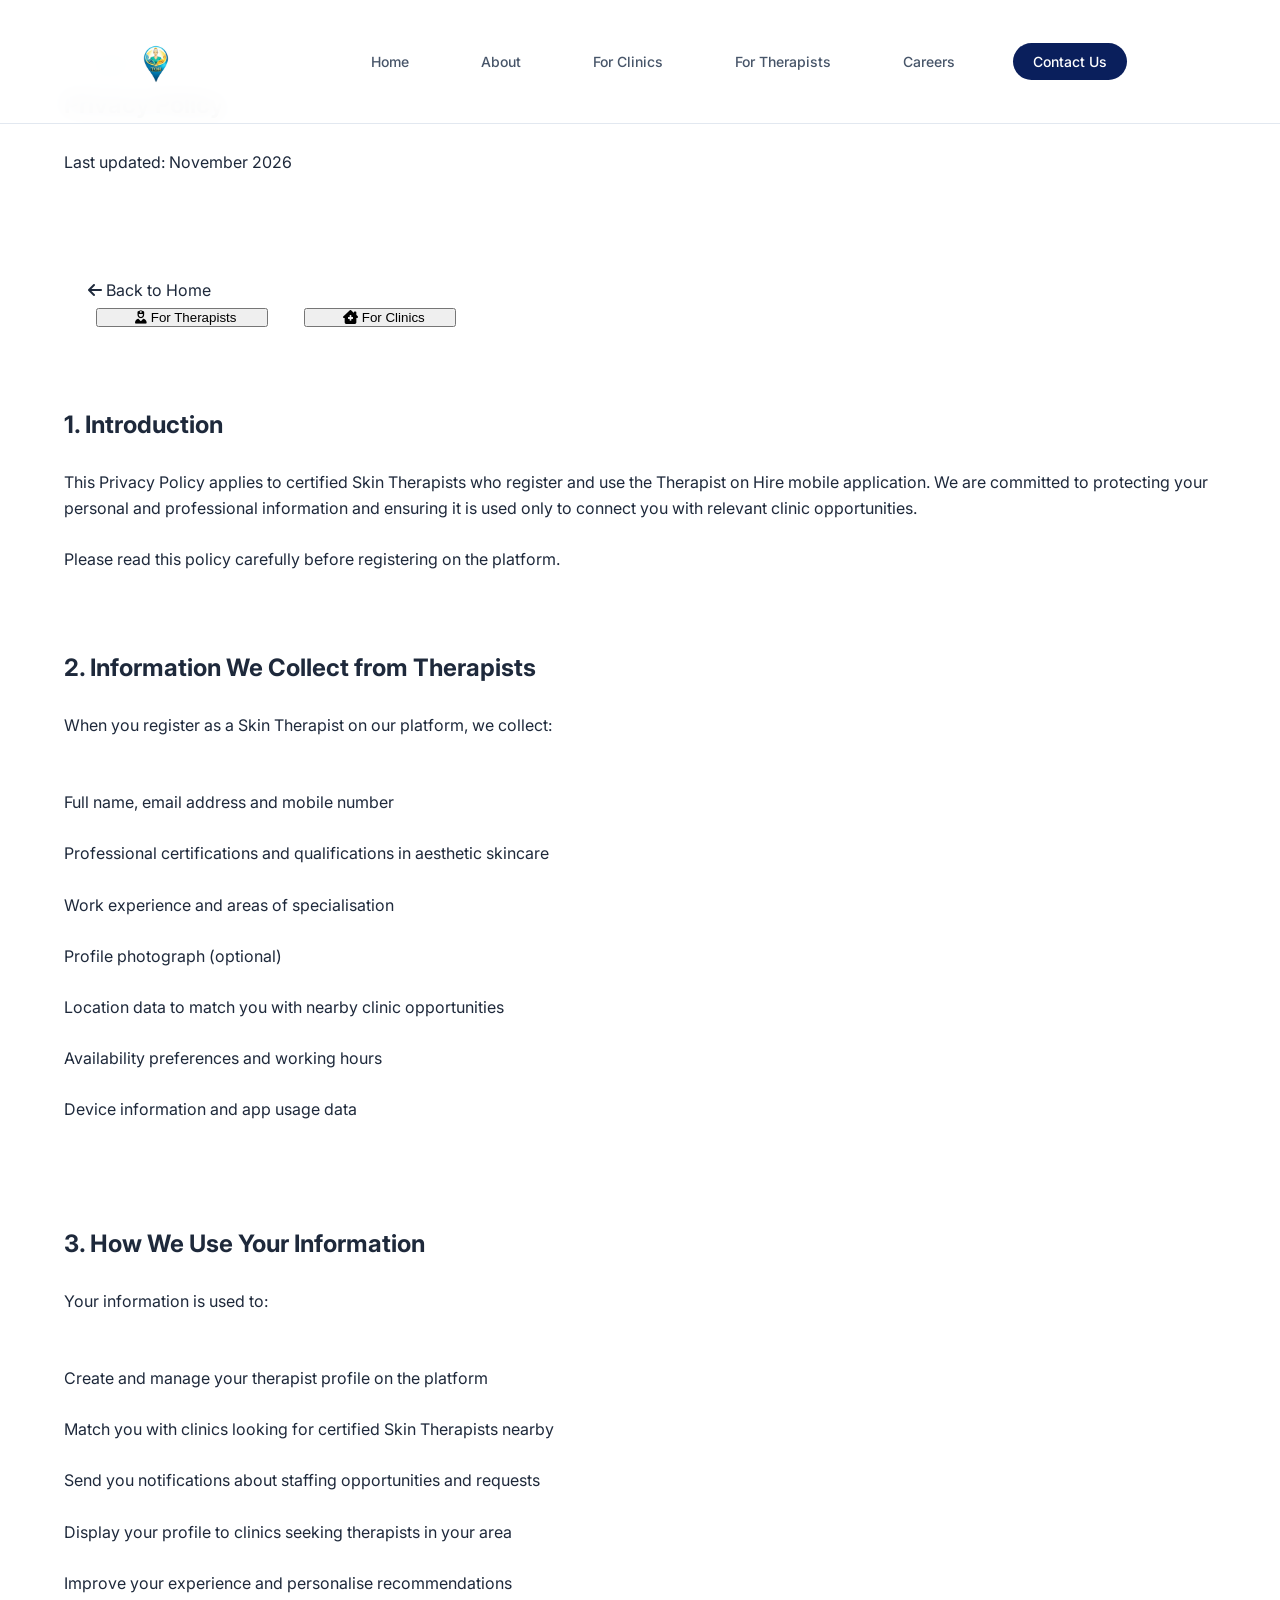
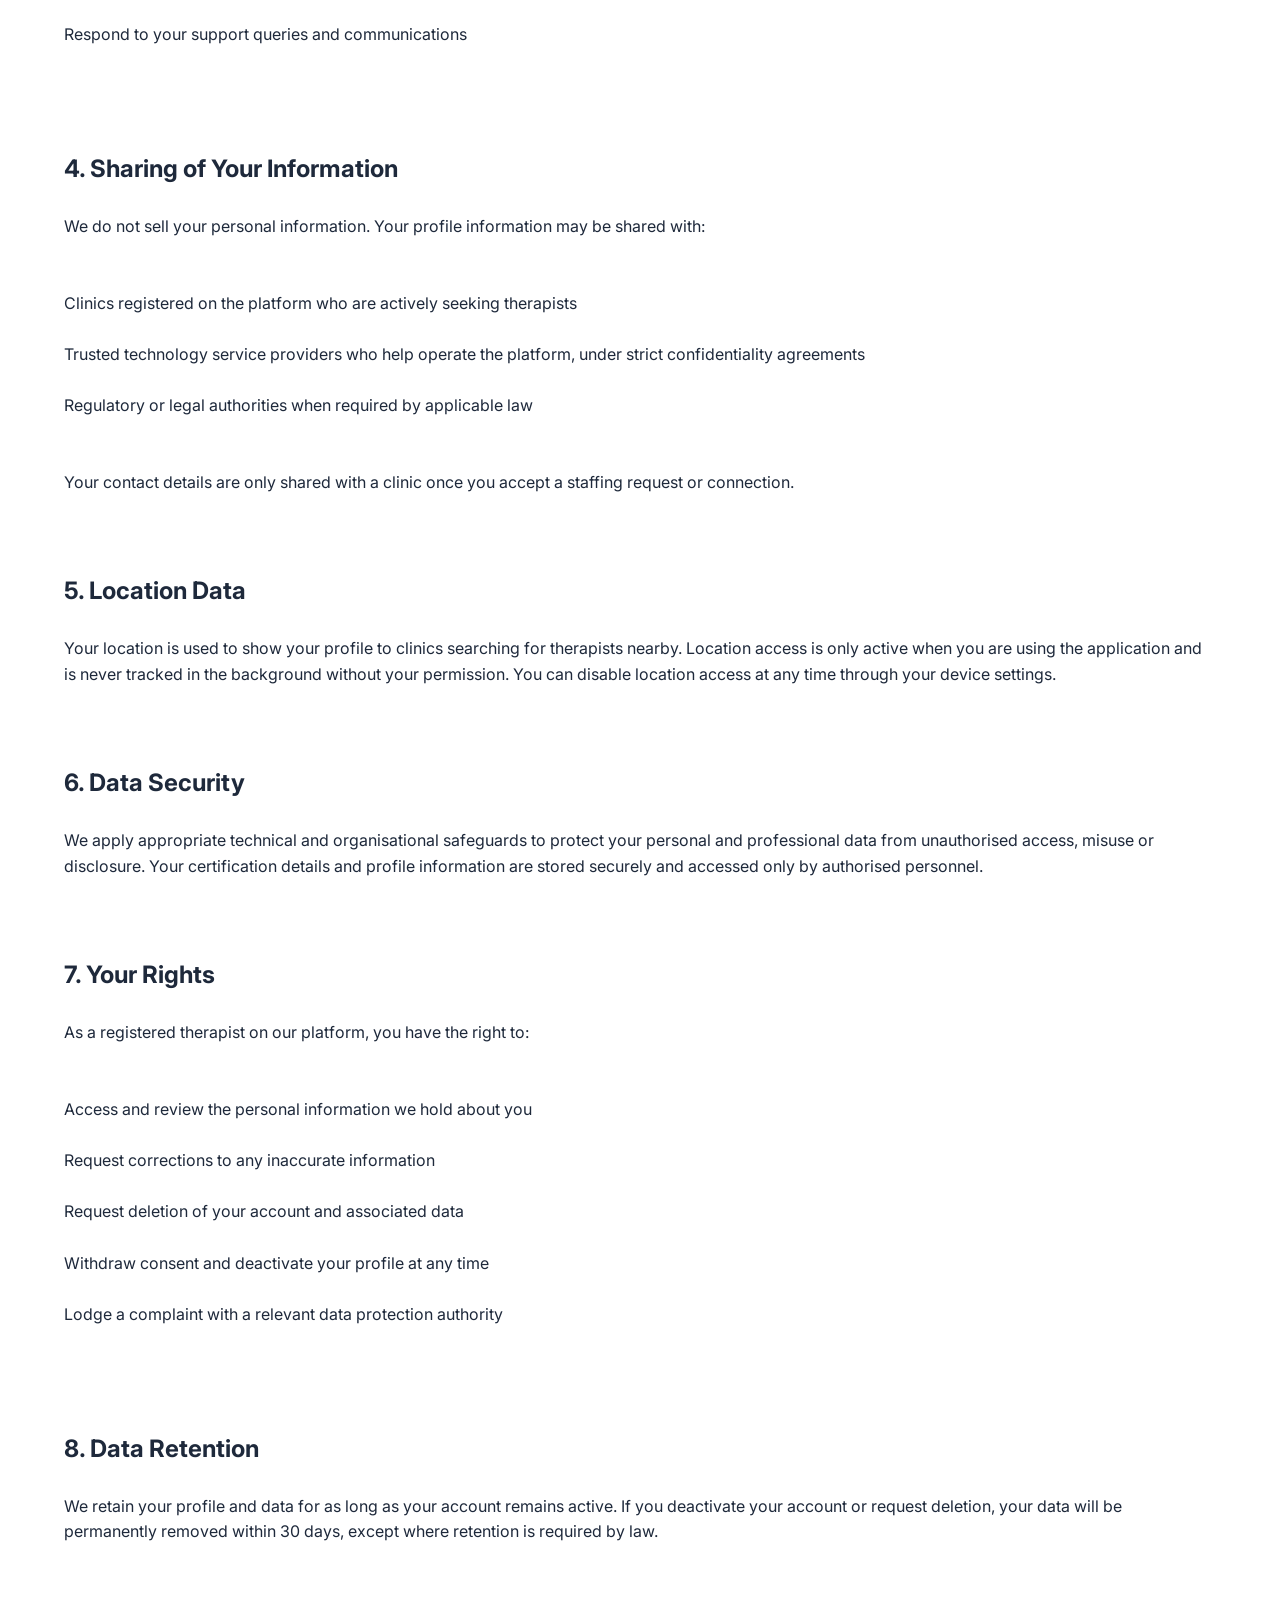
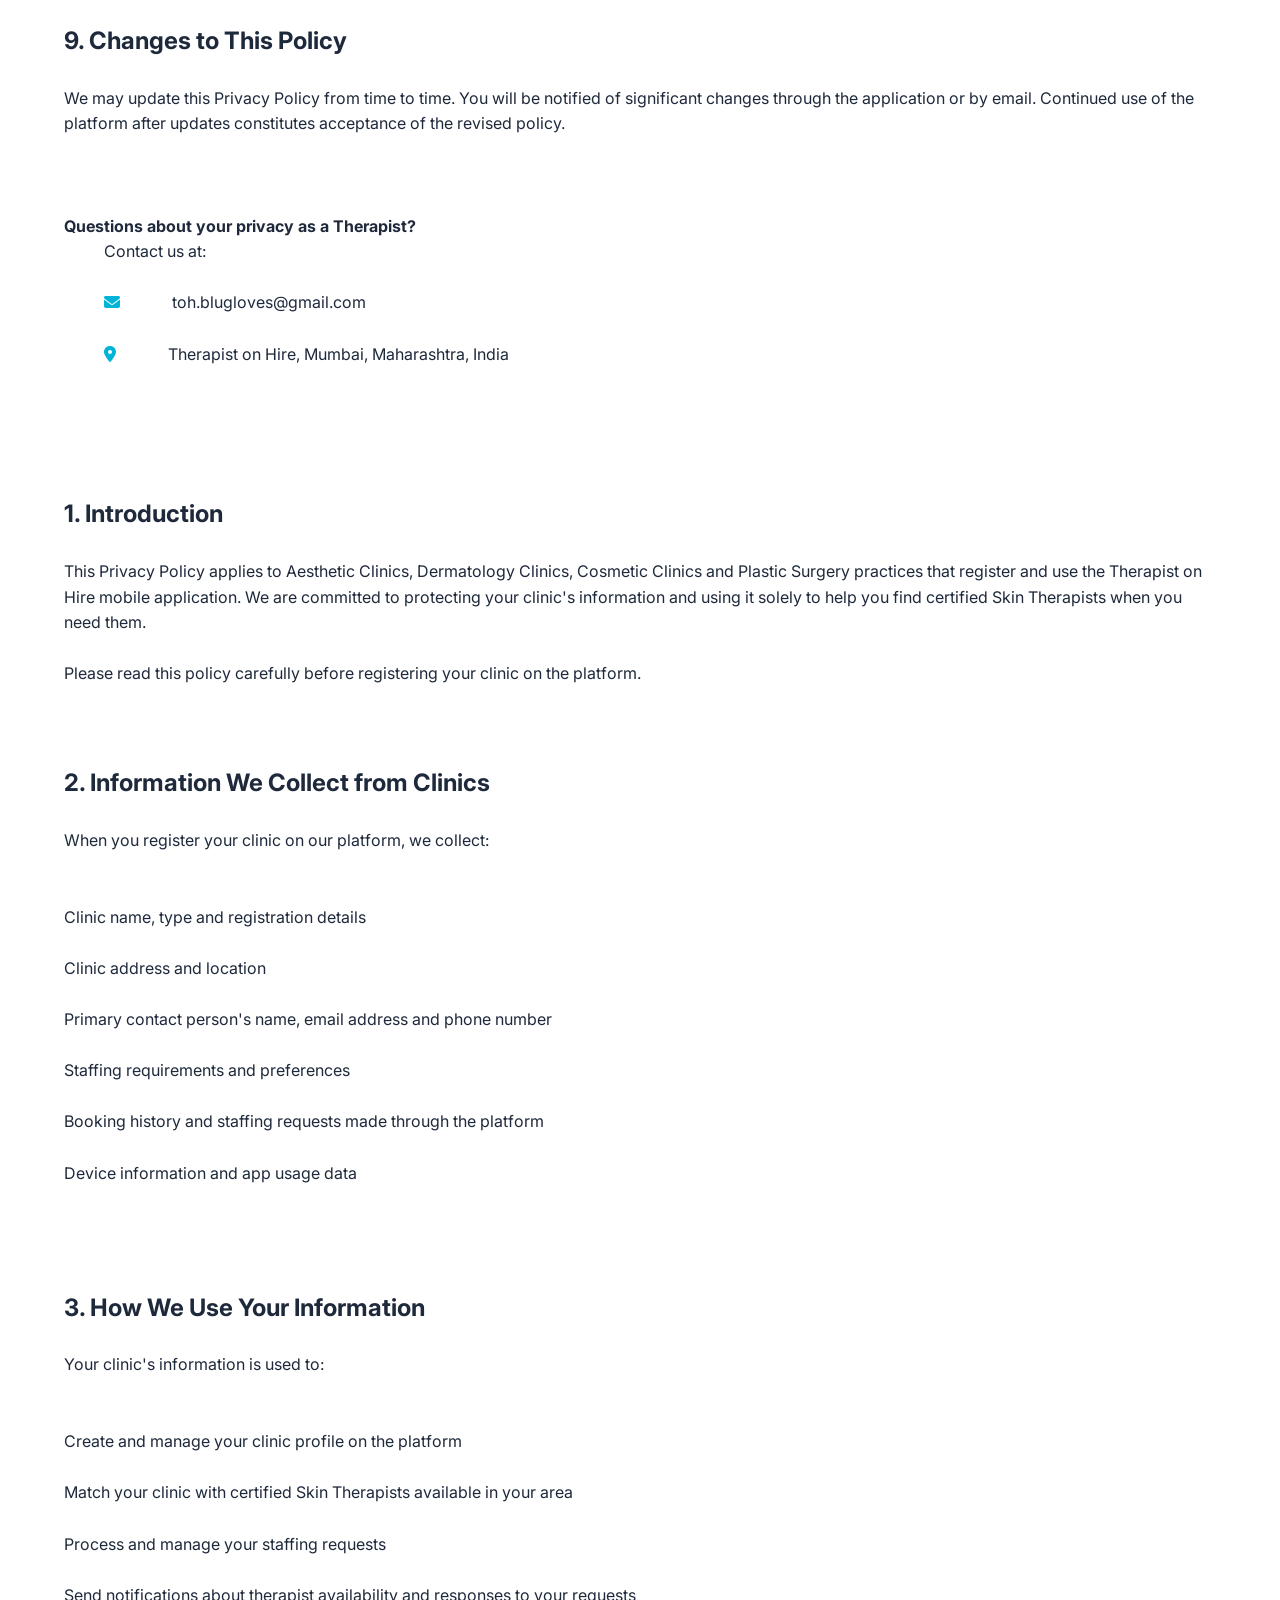
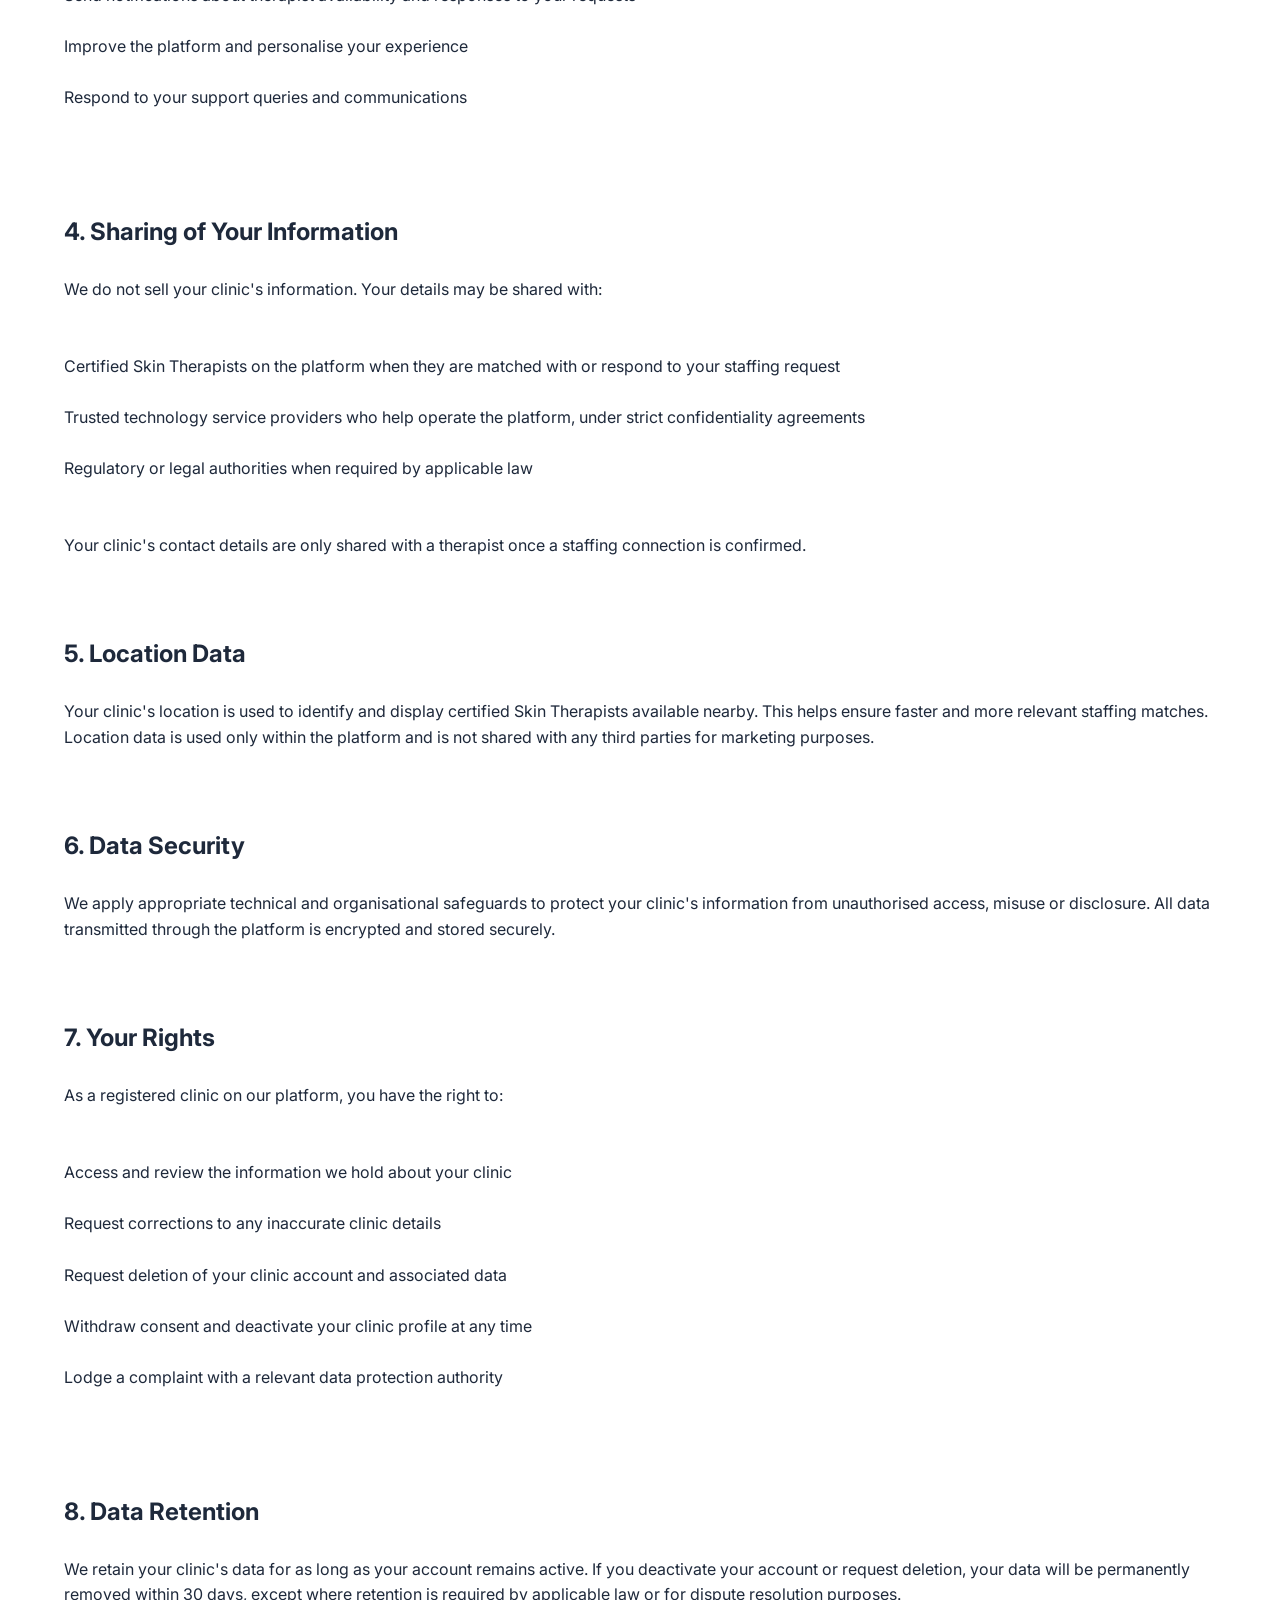
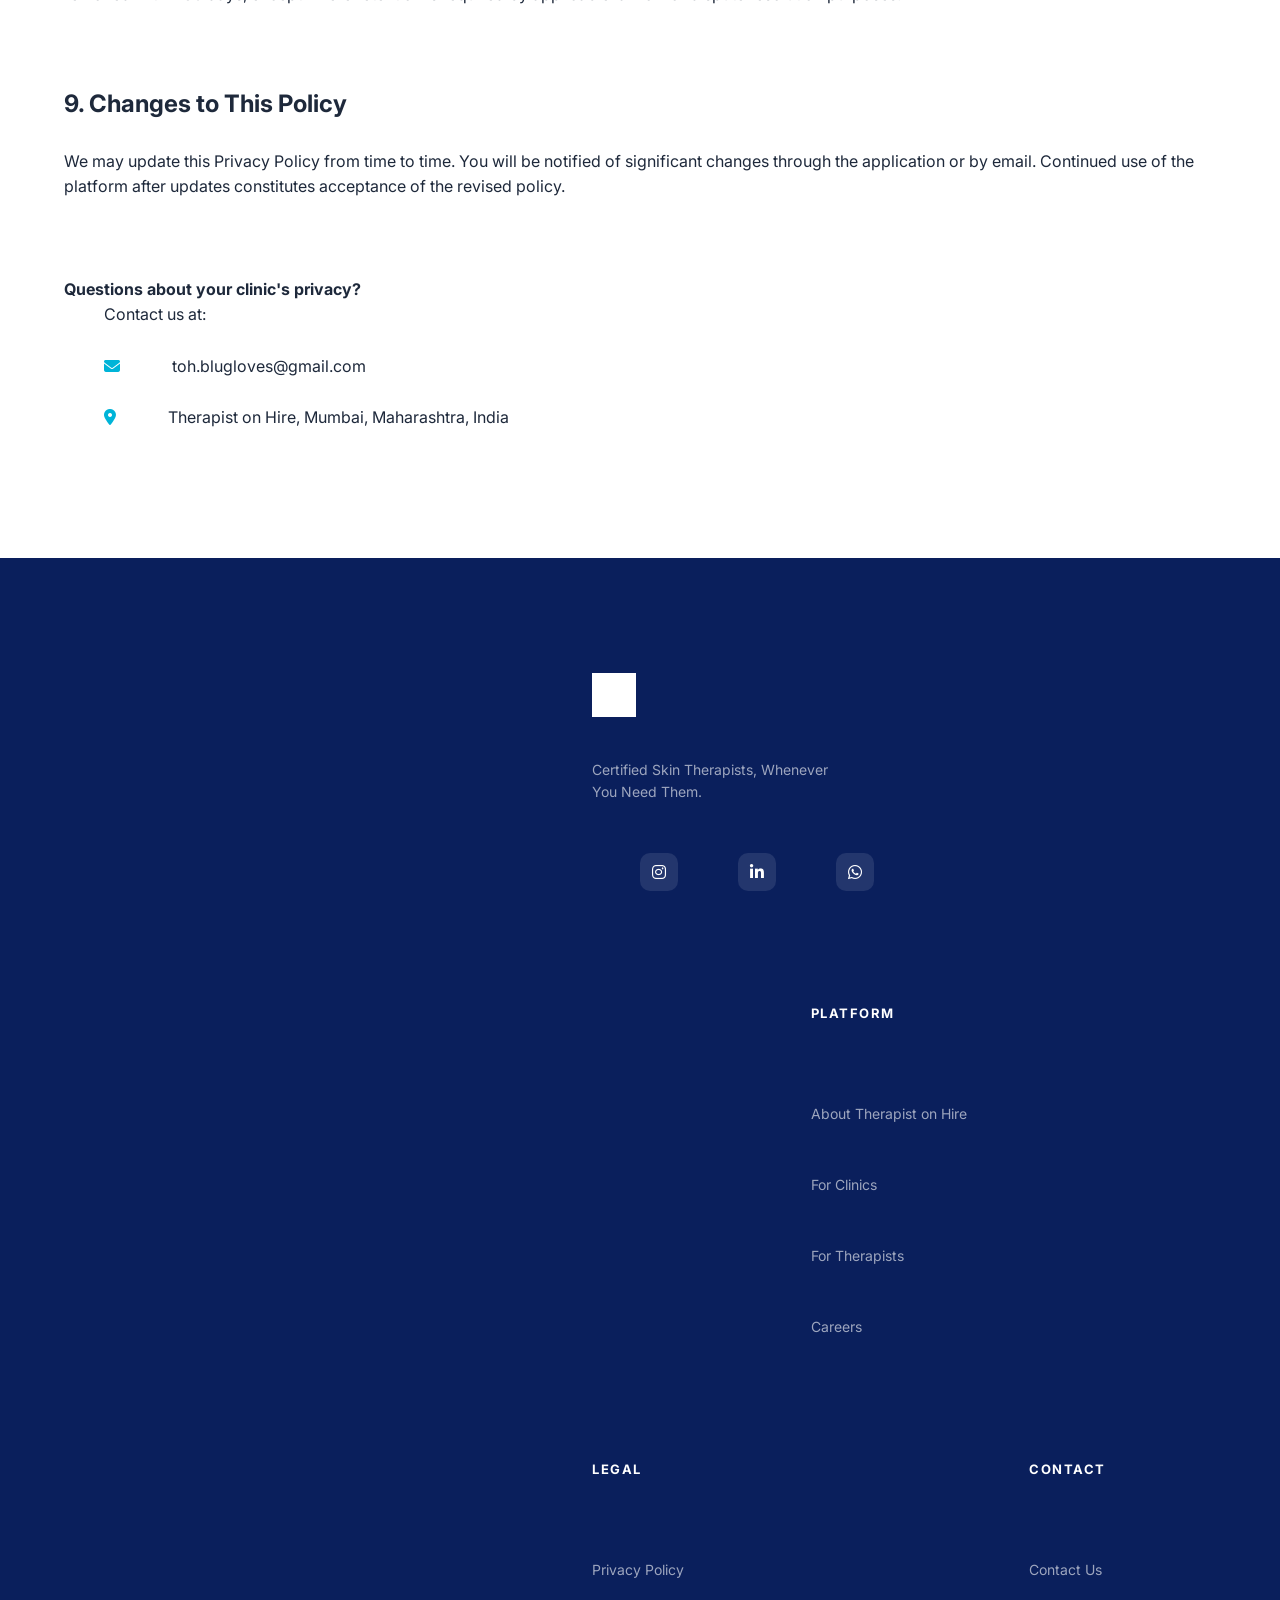
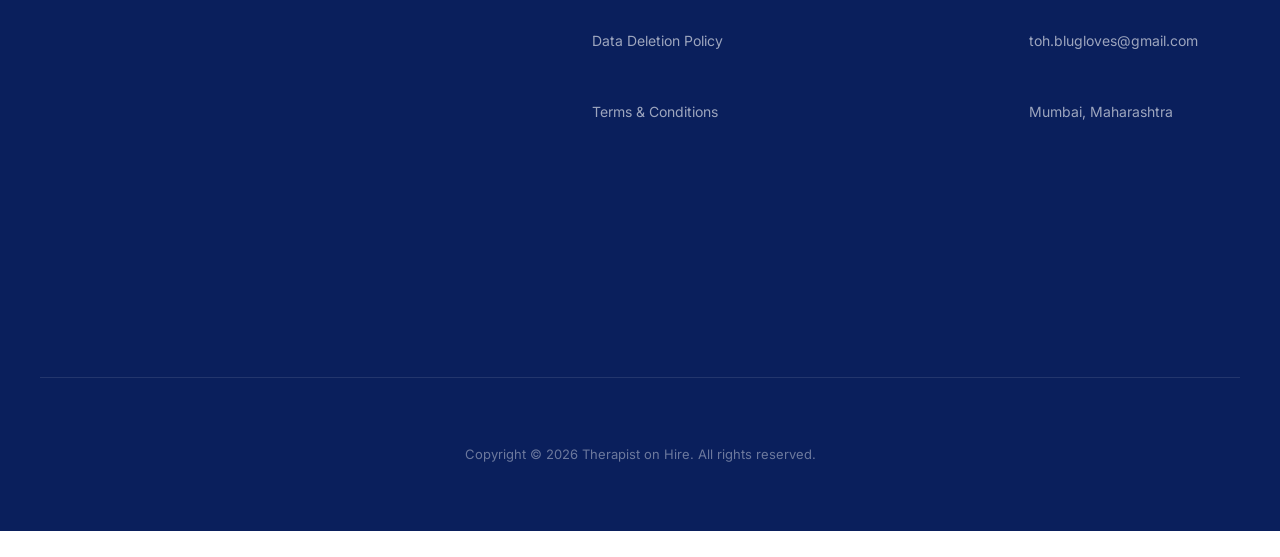
==== privacy.html @ 8a2edc7c "Added policy pages" ====
<!DOCTYPE html>
<html lang="en">
<head>
  <meta charset="UTF-8" />
  <meta name="viewport" content="width=device-width, initial-scale=1.0" />
  <title>Privacy Policy – Therapist on Hire</title>
  <link rel="stylesheet" href="styles.css" />
  <link href="https://fonts.googleapis.com/css2?family=Inter:wght@300;400;500;600;700;800&display=swap"
rel="stylesheet" />
  <link rel="stylesheet" href="https://cdnjs.cloudflare.com/ajax/libs/font-awesome/6.5.0/css/all.min.css" />
  <style>
    .policy-hero {
      padding: 120px 0 60px;
      background: linear-gradient(160deg, var(--off-white) 0%, var(--white) 60%);
      text-align: center;
    }
    .policy-hero .section-label { display: block; }
    .policy-hero h1 { font-size: clamp(32px, 4vw, 48px); font-weight: 800; color: var(--royal-blue); margin-bottom: 12px; }
    .policy-hero p { font-size: 15px; color: var(--gray-400); }
    .policy-body { padding: 60px 0 100px; background: var(--white); }
    .policy-wrap { max-width: 860px; margin: 0 auto; }
    .back-link {
      display: inline-flex;
      align-items: center;
      gap: 8px;
      font-size: 14px;
      font-weight: 600;
      color: var(--royal-blue);
      margin-bottom: 36px;
      transition: gap 0.2s;
    }
    .back-link:hover { gap: 12px; color: var(--aqua); }
    /* TABS */
    .tab-bar {
      display: flex;
      gap: 0;
      background: var(--off-white);


      border: 1px solid var(--gray-200);
      border-radius: var(--radius);
      padding: 6px;
      margin-bottom: 40px;
    }
    .tab-btn {
      flex: 1;
      padding: 14px 20px;
      border: none;
      background: transparent;
      border-radius: 10px;
      font-family: var(--font);
      font-size: 15px;
      font-weight: 600;
      color: var(--gray-600);
      cursor: pointer;
      display: flex;
      align-items: center;
      justify-content: center;
      gap: 10px;
      transition: background 0.2s, color 0.2s, box-shadow 0.2s;
    }
    .tab-btn i { font-size: 16px; }
    .tab-btn.active {
      background: var(--royal-blue);
      color: var(--white);
      box-shadow: 0 4px 16px rgba(10,31,92,0.20);
    }
    .tab-btn:not(.active):hover { background: var(--gray-200); color: var(--royal-blue); }
    .tab-panel { display: none; }
    .tab-panel.active { display: block; }
    .policy-section { margin-bottom: 44px; }
    .policy-section h2 {
      font-size: 19px;
      font-weight: 700;
      color: var(--royal-blue);
      margin-bottom: 12px;
      padding-bottom: 10px;
      border-bottom: 2px solid var(--gray-200);
    }
    .policy-section p { font-size: 15px; color: var(--gray-600); line-height: 1.8; margin-bottom: 12px; }
    .policy-section ul { list-style: disc; padding-left: 20px; display: flex; flex-direction: column; gap: 8px; }
    .policy-section ul li { font-size: 15px; color: var(--gray-600); line-height: 1.7; }
    .policy-contact-box {
      background: var(--off-white);
      border: 1px solid var(--gray-200);
      border-left: 4px solid var(--aqua);
      border-radius: var(--radius);
      padding: 24px 28px;
      margin-top: 48px;
    }
    .policy-contact-box p { font-size: 15px; color: var(--gray-600); line-height: 1.8; margin: 0; }
    .policy-contact-box a { color: var(--royal-blue); font-weight: 600; }
    .policy-contact-box a:hover { color: var(--aqua); }


  </style>
</head>
<body>
  <nav class="navbar" id="navbar">
    <div class="container nav-inner">
      <a href="index.html" class="nav-logo">
        <img src="logo.png" alt="Therapist on Hire" class="logo-img" />
      </a>
      <button class="nav-toggle" id="navToggle" aria-label="Toggle menu">
        <span></span><span></span><span></span>
      </button>
      <ul class="nav-links" id="navLinks">
        <li><a href="index.html#home">Home</a></li>
        <li><a href="index.html#about">About</a></li>
        <li><a href="index.html#for-clinics">For Clinics</a></li>
        <li><a href="index.html#for-therapists">For Therapists</a></li>
        <li><a href="index.html#careers">Careers</a></li>
        <li><a href="index.html#contact" class="nav-cta">Contact Us</a></li>
      </ul>
    </div>
  </nav>
  <section class="policy-hero">
    <div class="container">
      <div class="section-label">Legal</div>
      <h1>Privacy Policy</h1>
      <p>Last updated: November 2026</p>
    </div>
  </section>
  <section class="policy-body">
    <div class="container policy-wrap">
      <a href="index.html" class="back-link"><i class="fas fa-arrow-left"></i> Back to Home</a>
      <!-- TAB BAR -->
      <div class="tab-bar">
        <button class="tab-btn active" onclick="switchTab('therapist', this)">
          <i class="fas fa-user-nurse"></i> For Therapists
        </button>
        <button class="tab-btn" onclick="switchTab('clinic', this)">
          <i class="fas fa-clinic-medical"></i> For Clinics
        </button>
      </div>
      <!-- TAB: THERAPISTS -->
      <div class="tab-panel active" id="tab-therapist">
        <div class="policy-section">
          <h2>1. Introduction</h2>
          <p>This Privacy Policy applies to certified Skin Therapists who register and use the Therapist on Hire mobile
application. We are committed to protecting your personal and professional information and ensuring it is used only
to connect you with relevant clinic opportunities.</p>
          <p>Please read this policy carefully before registering on the platform.</p>
        </div>


        <div class="policy-section">
          <h2>2. Information We Collect from Therapists</h2>
          <p>When you register as a Skin Therapist on our platform, we collect:</p>
          <ul>
            <li>Full name, email address and mobile number</li>
            <li>Professional certifications and qualifications in aesthetic skincare</li>
            <li>Work experience and areas of specialisation</li>
            <li>Profile photograph (optional)</li>
            <li>Location data to match you with nearby clinic opportunities</li>
            <li>Availability preferences and working hours</li>
            <li>Device information and app usage data</li>
          </ul>
        </div>
        <div class="policy-section">
          <h2>3. How We Use Your Information</h2>
          <p>Your information is used to:</p>
          <ul>
            <li>Create and manage your therapist profile on the platform</li>
            <li>Match you with clinics looking for certified Skin Therapists nearby</li>
            <li>Send you notifications about staffing opportunities and requests</li>
            <li>Display your profile to clinics seeking therapists in your area</li>
            <li>Improve your experience and personalise recommendations</li>
            <li>Respond to your support queries and communications</li>
          </ul>
        </div>
        <div class="policy-section">
          <h2>4. Sharing of Your Information</h2>
          <p>We do not sell your personal information. Your profile information may be shared with:</p>
          <ul>
            <li>Clinics registered on the platform who are actively seeking therapists</li>
            <li>Trusted technology service providers who help operate the platform, under strict confidentiality
agreements</li>
            <li>Regulatory or legal authorities when required by applicable law</li>
          </ul>
          <p>Your contact details are only shared with a clinic once you accept a staffing request or connection.</p>
        </div>
        <div class="policy-section">
          <h2>5. Location Data</h2>
          <p>Your location is used to show your profile to clinics searching for therapists nearby. Location access is only
active when you are using the application and is never tracked in the background without your permission. You can
disable location access at any time through your device settings.</p>
        </div>
        <div class="policy-section">
          <h2>6. Data Security</h2>
          <p>We apply appropriate technical and organisational safeguards to protect your personal and professional data
from unauthorised access, misuse or disclosure. Your certification details and profile information are stored securely
and accessed only by authorised personnel.</p>
        </div>
        <div class="policy-section">
          <h2>7. Your Rights</h2>
          <p>As a registered therapist on our platform, you have the right to:</p>
          <ul>
            <li>Access and review the personal information we hold about you</li>


            <li>Request corrections to any inaccurate information</li>
            <li>Request deletion of your account and associated data</li>
            <li>Withdraw consent and deactivate your profile at any time</li>
            <li>Lodge a complaint with a relevant data protection authority</li>
          </ul>
        </div>
        <div class="policy-section">
          <h2>8. Data Retention</h2>
          <p>We retain your profile and data for as long as your account remains active. If you deactivate your account or
request deletion, your data will be permanently removed within 30 days, except where retention is required by
law.</p>
        </div>
        <div class="policy-section">
          <h2>9. Changes to This Policy</h2>
          <p>We may update this Privacy Policy from time to time. You will be notified of significant changes through the
application or by email. Continued use of the platform after updates constitutes acceptance of the revised policy.</p>
        </div>
        <div class="policy-contact-box">
          <p><strong>Questions about your privacy as a Therapist?</strong><br />
          Contact us at:<br /><br />
          <i class="fas fa-envelope" style="color: var(--aqua); margin-right: 8px;"></i>
          <a href="mailto:toh.blugloves@gmail.com">toh.blugloves@gmail.com</a><br /><br />
          <i class="fas fa-map-marker-alt" style="color: var(--aqua); margin-right: 8px;"></i>
          Therapist on Hire, Mumbai, Maharashtra, India</p>
        </div>
      </div>
      <!-- TAB: CLINICS -->
      <div class="tab-panel" id="tab-clinic">
        <div class="policy-section">
          <h2>1. Introduction</h2>
          <p>This Privacy Policy applies to Aesthetic Clinics, Dermatology Clinics, Cosmetic Clinics and Plastic Surgery
practices that register and use the Therapist on Hire mobile application. We are committed to protecting your clinic's
information and using it solely to help you find certified Skin Therapists when you need them.</p>
          <p>Please read this policy carefully before registering your clinic on the platform.</p>
        </div>
        <div class="policy-section">
          <h2>2. Information We Collect from Clinics</h2>
          <p>When you register your clinic on our platform, we collect:</p>
          <ul>
            <li>Clinic name, type and registration details</li>
            <li>Clinic address and location</li>
            <li>Primary contact person's name, email address and phone number</li>
            <li>Staffing requirements and preferences</li>
            <li>Booking history and staffing requests made through the platform</li>
            <li>Device information and app usage data</li>
          </ul>
        </div>
        <div class="policy-section">
          <h2>3. How We Use Your Information</h2>
          <p>Your clinic's information is used to:</p>


          <ul>
            <li>Create and manage your clinic profile on the platform</li>
            <li>Match your clinic with certified Skin Therapists available in your area</li>
            <li>Process and manage your staffing requests</li>
            <li>Send notifications about therapist availability and responses to your requests</li>
            <li>Improve the platform and personalise your experience</li>
            <li>Respond to your support queries and communications</li>
          </ul>
        </div>
        <div class="policy-section">
          <h2>4. Sharing of Your Information</h2>
          <p>We do not sell your clinic's information. Your details may be shared with:</p>
          <ul>
            <li>Certified Skin Therapists on the platform when they are matched with or respond to your staffing
request</li>
            <li>Trusted technology service providers who help operate the platform, under strict confidentiality
agreements</li>
            <li>Regulatory or legal authorities when required by applicable law</li>
          </ul>
          <p>Your clinic's contact details are only shared with a therapist once a staffing connection is confirmed.</p>
        </div>
        <div class="policy-section">
          <h2>5. Location Data</h2>
          <p>Your clinic's location is used to identify and display certified Skin Therapists available nearby. This helps
ensure faster and more relevant staffing matches. Location data is used only within the platform and is not shared
with any third parties for marketing purposes.</p>
        </div>
        <div class="policy-section">
          <h2>6. Data Security</h2>
          <p>We apply appropriate technical and organisational safeguards to protect your clinic's information from
unauthorised access, misuse or disclosure. All data transmitted through the platform is encrypted and stored
securely.</p>
        </div>
        <div class="policy-section">
          <h2>7. Your Rights</h2>
          <p>As a registered clinic on our platform, you have the right to:</p>
          <ul>
            <li>Access and review the information we hold about your clinic</li>
            <li>Request corrections to any inaccurate clinic details</li>
            <li>Request deletion of your clinic account and associated data</li>
            <li>Withdraw consent and deactivate your clinic profile at any time</li>
            <li>Lodge a complaint with a relevant data protection authority</li>
          </ul>
        </div>
        <div class="policy-section">
          <h2>8. Data Retention</h2>
          <p>We retain your clinic's data for as long as your account remains active. If you deactivate your account or
request deletion, your data will be permanently removed within 30 days, except where retention is required by
applicable law or for dispute resolution purposes.</p>
        </div>
        <div class="policy-section">
          <h2>9. Changes to This Policy</h2>


          <p>We may update this Privacy Policy from time to time. You will be notified of significant changes through the
application or by email. Continued use of the platform after updates constitutes acceptance of the revised policy.</p>
        </div>
        <div class="policy-contact-box">
          <p><strong>Questions about your clinic's privacy?</strong><br />
          Contact us at:<br /><br />
          <i class="fas fa-envelope" style="color: var(--aqua); margin-right: 8px;"></i>
          <a href="mailto:toh.blugloves@gmail.com">toh.blugloves@gmail.com</a><br /><br />
          <i class="fas fa-map-marker-alt" style="color: var(--aqua); margin-right: 8px;"></i>
          Therapist on Hire, Mumbai, Maharashtra, India</p>
        </div>
      </div>
    </div>
  </section>
  <footer class="footer">
    <div class="container footer-inner">
      <div class="footer-brand">
        <img src="logo.png" alt="Therapist on Hire" class="footer-logo" />
        <p class="footer-tagline">Certified Skin Therapists, Whenever You Need Them.</p>
        <div class="footer-social">
          <a href="#INSTAGRAM_LINK" aria-label="Instagram"><i class="fab fa-instagram"></i></a>
          <a href="#LINKEDIN_LINK" aria-label="LinkedIn"><i class="fab fa-linkedin-in"></i></a>
          <a href="#WHATSAPP_LINK" aria-label="WhatsApp"><i class="fab fa-whatsapp"></i></a>
        </div>
      </div>
      <div class="footer-links">
        <div class="footer-col">
          <h4>Platform</h4>
          <ul>
            <li><a href="index.html#about">About Therapist on Hire</a></li>
            <li><a href="index.html#for-clinics">For Clinics</a></li>
            <li><a href="index.html#for-therapists">For Therapists</a></li>
            <li><a href="index.html#careers">Careers</a></li>
          </ul>
        </div>
        <div class="footer-col">
          <h4>Legal</h4>
          <ul>
            <li><a href="privacy.html">Privacy Policy</a></li>
            <li><a href="data-deletion.html">Data Deletion Policy</a></li>
            <li><a href="index.html#terms">Terms &amp; Conditions</a></li>
          </ul>
        </div>
        <div class="footer-col">
          <h4>Contact</h4>
          <ul>
            <li><a href="index.html#contact">Contact Us</a></li>
            <li><a href="mailto:toh.blugloves@gmail.com">toh.blugloves@gmail.com</a></li>
            <li><span>Mumbai, Maharashtra</span></li>
          </ul>
        </div>
      </div>
    </div>


    <div class="footer-bottom">
      <p>Copyright &copy; <span id="year"></span> Therapist on Hire. All rights reserved.</p>
    </div>
  </footer>
  <script>
    document.getElementById('year').textContent = new Date().getFullYear();
    const navbar = document.getElementById('navbar');
    window.addEventListener('scroll', () => navbar.classList.toggle('scrolled', window.scrollY > 20));
    document.getElementById('navToggle').addEventListener('click', () =>
document.getElementById('navLinks').classList.toggle('open'));
    function switchTab(id, btn) {
      document.querySelectorAll('.tab-panel').forEach(p => p.classList.remove('active'));
      document.querySelectorAll('.tab-btn').forEach(b => b.classList.remove('active'));
      document.getElementById('tab-' + id).classList.add('active');
      btn.classList.add('active');
    }
  </script>
</body>
</html>
---- styles.css ----
/* ===== RESET & BASE ===== */
*, *::before, *::after { box-sizing: border-box; margin: 0; padding: 0; }

:root {
  --royal-blue: #0A1F5C;
  --aqua: #00B4D8;
  --aqua-light: #90E0EF;
  --gold: #C9A84C;
  --gold-light: #E8C97A;
  --white: #FFFFFF;
  --off-white: #F8FAFC;
  --gray-100: #F1F5F9;
  --gray-200: #E2E8F0;
  --gray-400: #94A3B8;
  --gray-600: #475569;
  --gray-800: #1E293B;
  --font: 'Inter', sans-serif;
  --radius: 16px;
  --radius-sm: 10px;
  --shadow: 0 4px 24px rgba(10,31,92,0.08);
  --shadow-lg: 0 12px 48px rgba(10,31,92,0.14);
}

html { scroll-behavior: smooth; }

body {
  font-family: var(--font);
  color: var(--gray-800);
  background: var(--white);
  line-height: 1.6;
  -webkit-font-smoothing: antialiased;
}

img { max-width: 100%; display: block; }
a { text-decoration: none; color: inherit; }
ul { list-style: none; }

.container {
  max-width: 1200px;
  margin: 0 auto;
  padding: 0 24px;
}

/* ===== TYPOGRAPHY ===== */
.section-label {
  display: inline-block;
  font-size: 12px;
  font-weight: 600;
  letter-spacing: 2px;
  text-transform: uppercase;
  color: var(--aqua);
  margin-bottom: 12px;
}
.section-label.light { color: var(--aqua-light); }

.section-heading {
  font-size: clamp(28px, 4vw, 42px);
  font-weight: 800;
  color: var(--royal-blue);
  line-height: 1.2;
  margin-bottom: 16px;
}
.section-heading.light { color: var(--white); }

.section-sub {
  font-size: 17px;
  color: var(--gray-600);
  max-width: 560px;
  margin-bottom: 32px;
}
.section-sub.light { color: rgba(255,255,255,0.8); }

.gradient-text {
  background: linear-gradient(135deg, var(--aqua) 0%, var(--royal-blue) 100%);
  -webkit-background-clip: text;
  -webkit-text-fill-color: transparent;
  background-clip: text;
}

/* ===== BUTTONS ===== */
.btn {
  display: inline-flex;
  align-items: center;
  justify-content: center;
  padding: 14px 28px;
  border-radius: 50px;
  font-size: 15px;
  font-weight: 600;
  cursor: pointer;
  border: none;
  transition: transform 0.2s, box-shadow 0.2s, opacity 0.2s;
  white-space: nowrap;
}
.btn:hover { transform: translateY(-2px); }

.btn-primary {
  background: var(--royal-blue);
  color: var(--white);
  box-shadow: 0 4px 20px rgba(10,31,92,0.25);
}
.btn-primary:hover { box-shadow: 0 8px 32px rgba(10,31,92,0.35); }

.btn-secondary {
  background: transparent;
  color: var(--royal-blue);
  border: 2px solid var(--royal-blue);
}
.btn-secondary:hover { background: var(--royal-blue); color: var(--white); }

.btn-gold {
  background: linear-gradient(135deg, var(--gold) 0%, var(--gold-light) 100%);
  color: var(--white);
  box-shadow: 0 4px 20px rgba(201,168,76,0.35);
}
.btn-gold:hover { box-shadow: 0 8px 32px rgba(201,168,76,0.5); }

.btn.full-width { width: 100%; }

/* ===== NAVBAR ===== */
.navbar {
  position: fixed;
  top: 0; left: 0; right: 0;
  z-index: 1000;
  background: rgba(255,255,255,0.95);
  backdrop-filter: blur(12px);
  border-bottom: 1px solid var(--gray-200);
  transition: box-shadow 0.3s;
}
.navbar.scrolled { box-shadow: var(--shadow); }

.nav-inner {
  display: flex;
  align-items: center;
  justify-content: space-between;
  height: 72px;
}

.logo-img { height: 44px; width: auto; object-fit: contain; }

.nav-links {
  display: flex;
  align-items: center;
  gap: 8px;
}
.nav-links li a {
  font-size: 14px;
  font-weight: 500;
  color: var(--gray-600);
  padding: 8px 14px;
  border-radius: 8px;
  transition: color 0.2s, background 0.2s;
}
.nav-links li a:hover { color: var(--royal-blue); background: var(--gray-100); }
.nav-links li a.nav-cta {
  background: var(--royal-blue);
  color: var(--white);
  padding: 10px 20px;
  border-radius: 50px;
}
.nav-links li a.nav-cta:hover { background: var(--aqua); }

.nav-toggle {
  display: none;
  flex-direction: column;
  gap: 5px;
  background: none;
  border: none;
  cursor: pointer;
  padding: 4px;
}
.nav-toggle span {
  display: block;
  width: 24px;
  height: 2px;
  background: var(--royal-blue);
  border-radius: 2px;
  transition: 0.3s;
}

/* ===== HERO ===== */
.hero {
  padding: 140px 0 80px;
  background: linear-gradient(160deg, var(--off-white) 0%, var(--white) 60%);
  overflow: hidden;
}

.hero-inner {
  display: grid;
  grid-template-columns: 1fr 1fr;
  gap: 60px;
  align-items: center;
}

.hero-logo-wrap { margin-bottom: 24px; }
.hero-logo { height: 64px; width: auto; object-fit: contain; }

.hero-heading {
  font-size: clamp(32px, 4.5vw, 52px);
  font-weight: 800;
  color: var(--royal-blue);
  line-height: 1.15;
  margin-bottom: 20px;
}

.hero-sub {
  font-size: 17px;
  color: var(--gray-600);
  line-height: 1.7;
  margin-bottom: 36px;
  max-width: 520px;
}

.hero-ctas {
  display: flex;
  flex-wrap: wrap;
  gap: 12px;
  margin-bottom: 28px;
}

.store-badges {
  display: flex;
  flex-wrap: wrap;
  gap: 12px;
  align-items: center;
}
.store-badge { height: 44px; width: auto; }

/* ===== PHONE MOCKUP ===== */
.phone-frame {
  width: 280px;
  height: 560px;
  background: var(--royal-blue);
  border-radius: 40px;
  padding: 12px;
  box-shadow: var(--shadow-lg), 0 0 0 2px rgba(201,168,76,0.3);
  margin: 0 auto;
  position: relative;
}
.phone-frame::before {
  content: '';
  position: absolute;
  top: 20px; left: 50%;
  transform: translateX(-50%);
  width: 60px; height: 6px;
  background: rgba(255,255,255,0.2);
  border-radius: 3px;
}
.phone-frame.small { width: 240px; height: 480px; }

.phone-screen {
  width: 100%;
  height: 100%;
  background: var(--white);
  border-radius: 30px;
  overflow: hidden;
}

.app-ui { padding: 20px 14px; height: 100%; display: flex; flex-direction: column; gap: 12px; }

.app-header {
  display: flex;
  align-items: center;
  gap: 8px;
}
.app-logo-small {
  width: 32px; height: 32px;
  background: linear-gradient(135deg, var(--royal-blue), var(--aqua));
  border-radius: 8px;
  display: flex; align-items: center; justify-content: center;
  color: white; font-size: 10px; font-weight: 800;
}
.app-title-text { font-size: 12px; font-weight: 700; color: var(--royal-blue); }

.app-search {
  display: flex;
  align-items: center;
  gap: 8px;
  background: var(--gray-100);
  border-radius: 10px;
  padding: 8px 12px;
  font-size: 11px;
  color: var(--gray-400);
}
.app-search i { color: var(--aqua); font-size: 11px; }

.app-card-row { display: flex; gap: 8px; }
.app-card {
  flex: 1;
  background: linear-gradient(135deg, var(--royal-blue), var(--aqua));
  border-radius: 12px;
  padding: 12px 8px;
  text-align: center;
  color: white;
}
.app-card-icon { font-size: 18px; margin-bottom: 4px; }
.app-card-label { font-size: 10px; font-weight: 600; }

.app-therapist-list { display: flex; flex-direction: column; gap: 8px; }
.app-therapist-item {
  display: flex;
  align-items: center;
  gap: 8px;
  padding: 8px;
  background: var(--gray-100);
  border-radius: 10px;
}
.app-avatar {
  width: 32px; height: 32px;
  background: linear-gradient(135deg, var(--aqua), var(--royal-blue));
  border-radius: 50%;
  display: flex; align-items: center; justify-content: center;
  color: white; font-size: 9px; font-weight: 700;
  flex-shrink: 0;
}
.app-avatar.sm { width: 26px; height: 26px; font-size: 8px; }
.app-info { flex: 1; }
.app-name { font-size: 10px; font-weight: 600; color: var(--royal-blue); }
.app-detail { font-size: 9px; color: var(--gray-400); }
.app-status {
  font-size: 9px;
  font-weight: 600;
  color: var(--gray-400);
  background: var(--gray-200);
  padding: 3px 7px;
  border-radius: 20px;
}
.app-status.available { color: #059669; background: #D1FAE5; }

.app-welcome { padding: 8px 0; }
.app-welcome-text { font-size: 13px; font-weight: 700; color: var(--royal-blue); }
.app-welcome-sub { font-size: 10px; color: var(--gray-400); }

.app-quick-actions {
  display: flex;
  justify-content: space-around;
  background: var(--gray-100);
  border-radius: 12px;
  padding: 10px 4px;
}
.quick-action {
  display: flex; flex-direction: column; align-items: center; gap: 4px;
  font-size: 9px; color: var(--royal-blue); font-weight: 600;
}
.quick-action i { font-size: 14px; color: var(--aqua); }

.app-nearby { display: flex; flex-direction: column; gap: 6px; }
.nearby-label { font-size: 10px; font-weight: 700; color: var(--royal-blue); margin-bottom: 2px; }
.nearby-item { display: flex; align-items: center; gap: 8px; padding: 6px; background: var(--gray-100); border-radius: 8px; }
.nearby-info { flex: 1; }

.hero-mockup { display: flex; justify-content: center; align-items: center; }

/* ===== WHAT IS ===== */
.what-is {
  padding: 100px 0;
  background: var(--white);
  text-align: center;
}
.what-is .section-heading, .what-is .section-sub { margin-left: auto; margin-right: auto; }

.situations-grid {
  display: grid;
  grid-template-columns: repeat(3, 1fr);
  gap: 20px;
  margin: 48px 0;
}

.situation-card {
  background: var(--off-white);
  border: 1px solid var(--gray-200);
  border-radius: var(--radius);
  padding: 28px 20px;
  text-align: center;
  transition: transform 0.2s, box-shadow 0.2s, border-color 0.2s;
}
.situation-card:hover {
  transform: translateY(-4px);
  box-shadow: var(--shadow);
  border-color: var(--aqua);
}
.situation-icon {
  width: 52px; height: 52px;
  background: linear-gradient(135deg, var(--royal-blue), var(--aqua));
  border-radius: 14px;
  display: flex; align-items: center; justify-content: center;
  margin: 0 auto 14px;
  color: white;
  font-size: 20px;
}
.situation-text { font-size: 15px; font-weight: 600; color: var(--royal-blue); }

.what-is-footer {
  font-size: 16px;
  color: var(--gray-600);
  max-width: 600px;
  margin: 0 auto;
  padding: 24px;
  background: linear-gradient(135deg, rgba(0,180,216,0.06), rgba(10,31,92,0.04));
  border-radius: var(--radius);
  border-left: 4px solid var(--aqua);
  text-align: left;
}

/* ===== FOR CLINICS ===== */
.for-clinics {
  padding: 100px 0;
  background: var(--off-white);
  text-align: center;
}
.for-clinics .section-heading, .for-clinics .section-sub { margin-left: auto; margin-right: auto; }

.benefits-grid {
  display: grid;
  grid-template-columns: repeat(3, 1fr);
  gap: 24px;
  margin: 48px 0;
}

.benefit-card {
  background: var(--white);
  border-radius: var(--radius);
  padding: 32px 24px;
  text-align: left;
  box-shadow: var(--shadow);
  border: 1px solid var(--gray-200);
  transition: transform 0.2s, box-shadow 0.2s;
}
.benefit-card:hover { transform: translateY(-4px); box-shadow: var(--shadow-lg); }

.benefit-icon {
  width: 48px; height: 48px;
  background: linear-gradient(135deg, var(--royal-blue), var(--aqua));
  border-radius: 12px;
  display: flex; align-items: center; justify-content: center;
  color: white;
  font-size: 18px;
  margin-bottom: 16px;
}
.benefit-card h3 { font-size: 16px; font-weight: 700; color: var(--royal-blue); margin-bottom: 8px; }
.benefit-card p { font-size: 14px; color: var(--gray-600); line-height: 1.6; }

.section-cta { margin-top: 16px; }

/* ===== FOR THERAPISTS ===== */
.for-therapists { padding: 100px 0; background: var(--white); }

.therapists-inner {
  display: grid;
  grid-template-columns: 1fr 1fr;
  gap: 60px;
  align-items: center;
}

.therapist-benefits {
  display: flex;
  flex-direction: column;
  gap: 12px;
  margin-bottom: 32px;
}
.therapist-benefits li {
  display: flex;
  align-items: center;
  gap: 12px;
  font-size: 16px;
  color: var(--gray-700);
  font-weight: 500;
}
.therapist-benefits li i { color: var(--aqua); font-size: 18px; flex-shrink: 0; }

.therapists-visual {
  display: flex;
  flex-direction: column;
  gap: 16px;
}

.visual-card {
  background: var(--off-white);
  border: 1px solid var(--gray-200);
  border-radius: var(--radius);
  padding: 24px;
  display: flex;
  align-items: flex-start;
  gap: 16px;
  transition: transform 0.2s;
}
.visual-card:hover { transform: translateX(4px); }
.visual-card.accent {
  background: linear-gradient(135deg, var(--royal-blue), #1a3a8f);
  border-color: transparent;
  color: white;
}
.visual-card.accent .visual-stat-label { color: white; }
.visual-card.accent .visual-stat-desc { color: rgba(255,255,255,0.75); }
.visual-card.accent .visual-icon { background: rgba(255,255,255,0.15); color: var(--gold-light); }

.visual-icon {
  width: 44px; height: 44px;
  background: linear-gradient(135deg, var(--royal-blue), var(--aqua));
  border-radius: 12px;
  display: flex; align-items: center; justify-content: center;
  color: white;
  font-size: 18px;
  flex-shrink: 0;
}
.visual-stat-label { font-size: 15px; font-weight: 700; color: var(--royal-blue); margin-bottom: 4px; }
.visual-stat-desc { font-size: 13px; color: var(--gray-600); }

/* ===== DOWNLOAD ===== */
.download {
  padding: 100px 0;
  background: linear-gradient(135deg, var(--royal-blue) 0%, #0d2d7a 50%, #0a4a6e 100%);
  position: relative;
  overflow: hidden;
}
.download::before {
  content: '';
  position: absolute;
  top: -100px; right: -100px;
  width: 400px; height: 400px;
  background: radial-gradient(circle, rgba(0,180,216,0.15) 0%, transparent 70%);
  border-radius: 50%;
}

.download-inner {
  display: grid;
  grid-template-columns: 1fr 1fr;
  gap: 60px;
  align-items: center;
  position: relative;
  z-index: 1;
}

.download-mockup { display: flex; justify-content: center; }

/* ===== ABOUT ===== */
.about { padding: 100px 0; background: var(--off-white); text-align: center; }
.about .section-heading { margin-left: auto; margin-right: auto; }

.about-inner { text-align: center; }

.about-grid {
  display: grid;
  grid-template-columns: 1fr 1fr;
  gap: 24px;
  margin-top: 48px;
  text-align: left;
}

.about-card {
  background: var(--white);
  border-radius: var(--radius);
  padding: 36px 32px;
  box-shadow: var(--shadow);
  border: 1px solid var(--gray-200);
}
.about-icon {
  width: 52px; height: 52px;
  background: linear-gradient(135deg, var(--gold), var(--gold-light));
  border-radius: 14px;
  display: flex; align-items: center; justify-content: center;
  color: white;
  font-size: 20px;
  margin-bottom: 20px;
}
.about-card h3 { font-size: 18px; font-weight: 700; color: var(--royal-blue); margin-bottom: 12px; }
.about-card p { font-size: 15px; color: var(--gray-600); line-height: 1.7; }

/* ===== CAREERS ===== */
.careers {
  padding: 100px 0;
  background: var(--white);
  text-align: center;
}
.careers-inner { max-width: 640px; margin: 0 auto; text-align: center; }
.careers .section-sub { margin-left: auto; margin-right: auto; }

/* ===== CONTACT ===== */
.contact { padding: 100px 0; background: var(--off-white); }

.contact-inner {
  display: grid;
  grid-template-columns: 1fr 1fr;
  gap: 60px;
  align-items: start;
}

.contact-details { display: flex; flex-direction: column; gap: 20px; margin-bottom: 32px; }

.contact-item {
  display: flex;
  align-items: flex-start;
  gap: 16px;
}
.contact-icon {
  width: 44px; height: 44px;
  background: linear-gradient(135deg, var(--royal-blue), var(--aqua));
  border-radius: 12px;
  display: flex; align-items: center; justify-content: center;
  color: white;
  font-size: 16px;
  flex-shrink: 0;
}
.contact-label { font-size: 12px; font-weight: 600; color: var(--gray-400); text-transform: uppercase; letter-spacing: 1px; margin-bottom: 2px; }
.contact-value { font-size: 15px; font-weight: 500; color: var(--royal-blue); }
a.contact-value:hover { color: var(--aqua); }

.social-links { display: flex; gap: 12px; }
.social-btn {
  width: 44px; height: 44px;
  border-radius: 12px;
  display: flex; align-items: center; justify-content: center;
  color: white;
  font-size: 18px;
  transition: transform 0.2s, opacity 0.2s;
}
.social-btn:hover { transform: translateY(-2px); opacity: 0.85; }
.social-btn.whatsapp { background: #25D366; }
.social-btn.instagram { background: linear-gradient(135deg, #f09433, #e6683c, #dc2743, #cc2366, #bc1888); }
.social-btn.linkedin { background: #0077B5; }

/* ===== CONTACT FORM ===== */
.contact-form-wrap {
  background: var(--white);
  border-radius: var(--radius);
  padding: 40px;
  box-shadow: var(--shadow);
  border: 1px solid var(--gray-200);
}

.contact-form { display: flex; flex-direction: column; gap: 20px; }

.form-group { display: flex; flex-direction: column; gap: 6px; }
.form-group label { font-size: 13px; font-weight: 600; color: var(--royal-blue); }
.form-group input, .form-group textarea {
  padding: 12px 16px;
  border: 1.5px solid var(--gray-200);
  border-radius: var(--radius-sm);
  font-family: var(--font);
  font-size: 15px;
  color: var(--gray-800);
  background: var(--off-white);
  transition: border-color 0.2s, box-shadow 0.2s;
  outline: none;
  resize: vertical;
}
.form-group input:focus, .form-group textarea:focus {
  border-color: var(--aqua);
  box-shadow: 0 0 0 3px rgba(0,180,216,0.12);
  background: var(--white);
}

/* ===== FOOTER ===== */
.footer {
  background: var(--royal-blue);
  color: rgba(255,255,255,0.8);
  padding: 64px 0 0;
}

.footer-inner {
  display: grid;
  grid-template-columns: 1.5fr 2fr;
  gap: 60px;
  padding-bottom: 48px;
  border-bottom: 1px solid rgba(255,255,255,0.1);
}

.footer-logo { height: 44px; width: auto; object-fit: contain; margin-bottom: 16px; filter: brightness(0) invert(1); }
.footer-tagline { font-size: 14px; color: rgba(255,255,255,0.6); margin-bottom: 24px; max-width: 260px; }

.footer-social { display: flex; gap: 12px; }
.footer-social a {
  width: 38px; height: 38px;
  background: rgba(255,255,255,0.1);
  border-radius: 10px;
  display: flex; align-items: center; justify-content: center;
  color: white;
  font-size: 16px;
  transition: background 0.2s;
}
.footer-social a:hover { background: var(--aqua); }

.footer-links { display: grid; grid-template-columns: repeat(3, 1fr); gap: 32px; }

.footer-col h4 { font-size: 13px; font-weight: 700; color: white; text-transform: uppercase; letter-spacing: 1.5px; margin-bottom: 16px; }
.footer-col ul { display: flex; flex-direction: column; gap: 10px; }
.footer-col ul li a, .footer-col ul li span {
  font-size: 14px;
  color: rgba(255,255,255,0.6);
  transition: color 0.2s;
}
.footer-col ul li a:hover { color: var(--aqua-light); }

.footer-bottom {
  text-align: center;
  padding: 20px 24px;
  font-size: 13px;
  color: rgba(255,255,255,0.4);
}

/* ===== RESPONSIVE ===== */
@media (max-width: 1024px) {
  .benefits-grid { grid-template-columns: repeat(2, 1fr); }
  .situations-grid { grid-template-columns: repeat(2, 1fr); }
}

@media (max-width: 768px) {
  .nav-toggle { display: flex; }
  .nav-links {
    display: none;
    position: absolute;
    top: 72px; left: 0; right: 0;
    background: white;
    flex-direction: column;
    padding: 16px 24px 24px;
    border-bottom: 1px solid var(--gray-200);
    box-shadow: var(--shadow);
    gap: 4px;
  }
  .nav-links.open { display: flex; }
  .nav-links li a { display: block; padding: 10px 16px; }

  .hero { padding: 100px 0 60px; }
  .hero-inner { grid-template-columns: 1fr; gap: 48px; }
  .hero-mockup { order: -1; }
  .hero-heading { font-size: 32px; }
  .hero-ctas { flex-direction: column; align-items: flex-start; }
  .hero-ctas .btn { width: 100%; justify-content: center; }

  .situations-grid { grid-template-columns: repeat(2, 1fr); }
  .benefits-grid { grid-template-columns: 1fr; }
  .therapists-inner { grid-template-columns: 1fr; }
  .download-inner { grid-template-columns: 1fr; }
  .about-grid { grid-template-columns: 1fr; }
  .contact-inner { grid-template-columns: 1fr; }
  .footer-inner { grid-template-columns: 1fr; gap: 40px; }
  .footer-links { grid-template-columns: repeat(2, 1fr); }
}

@media (max-width: 480px) {
  .situations-grid { grid-template-columns: 1fr; }
  .footer-links { grid-template-columns: 1fr; }
  .store-badges { flex-direction: column; align-items: flex-start; }
  .contact-form-wrap { padding: 24px; }
}
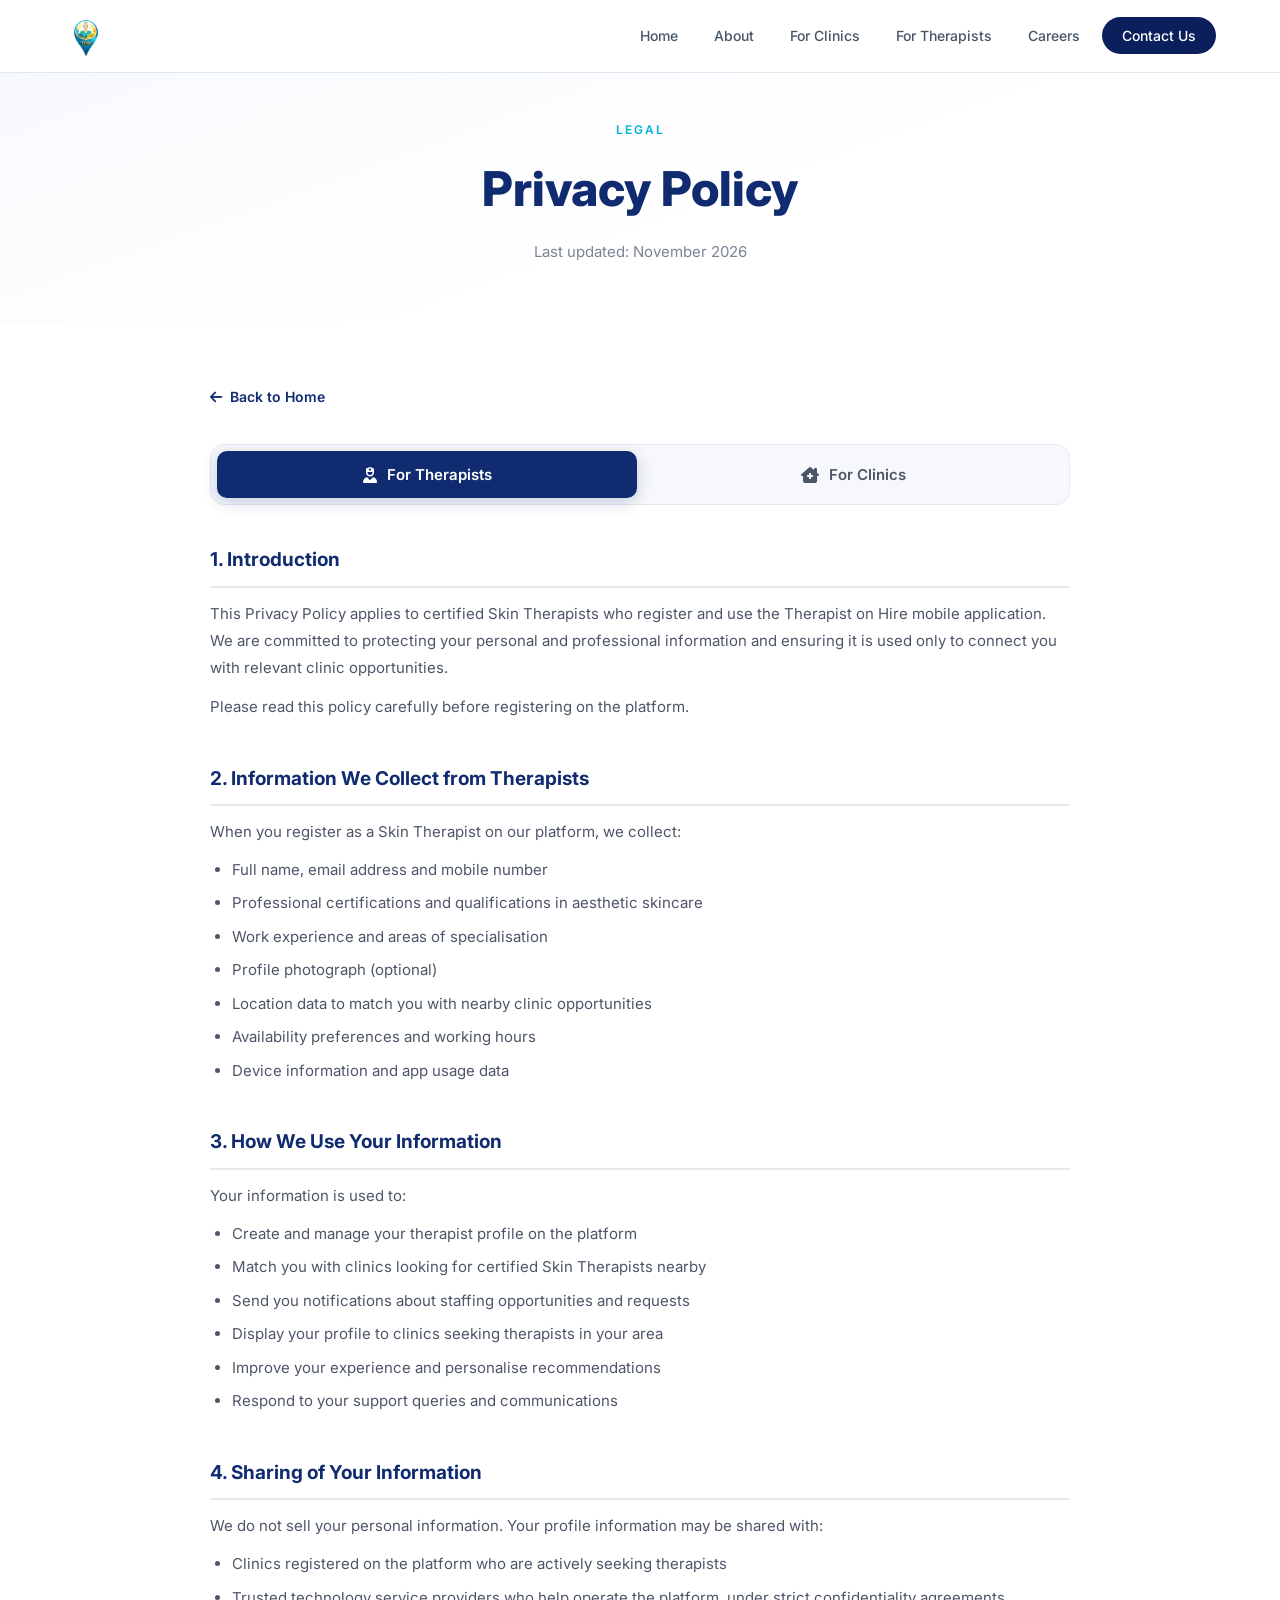
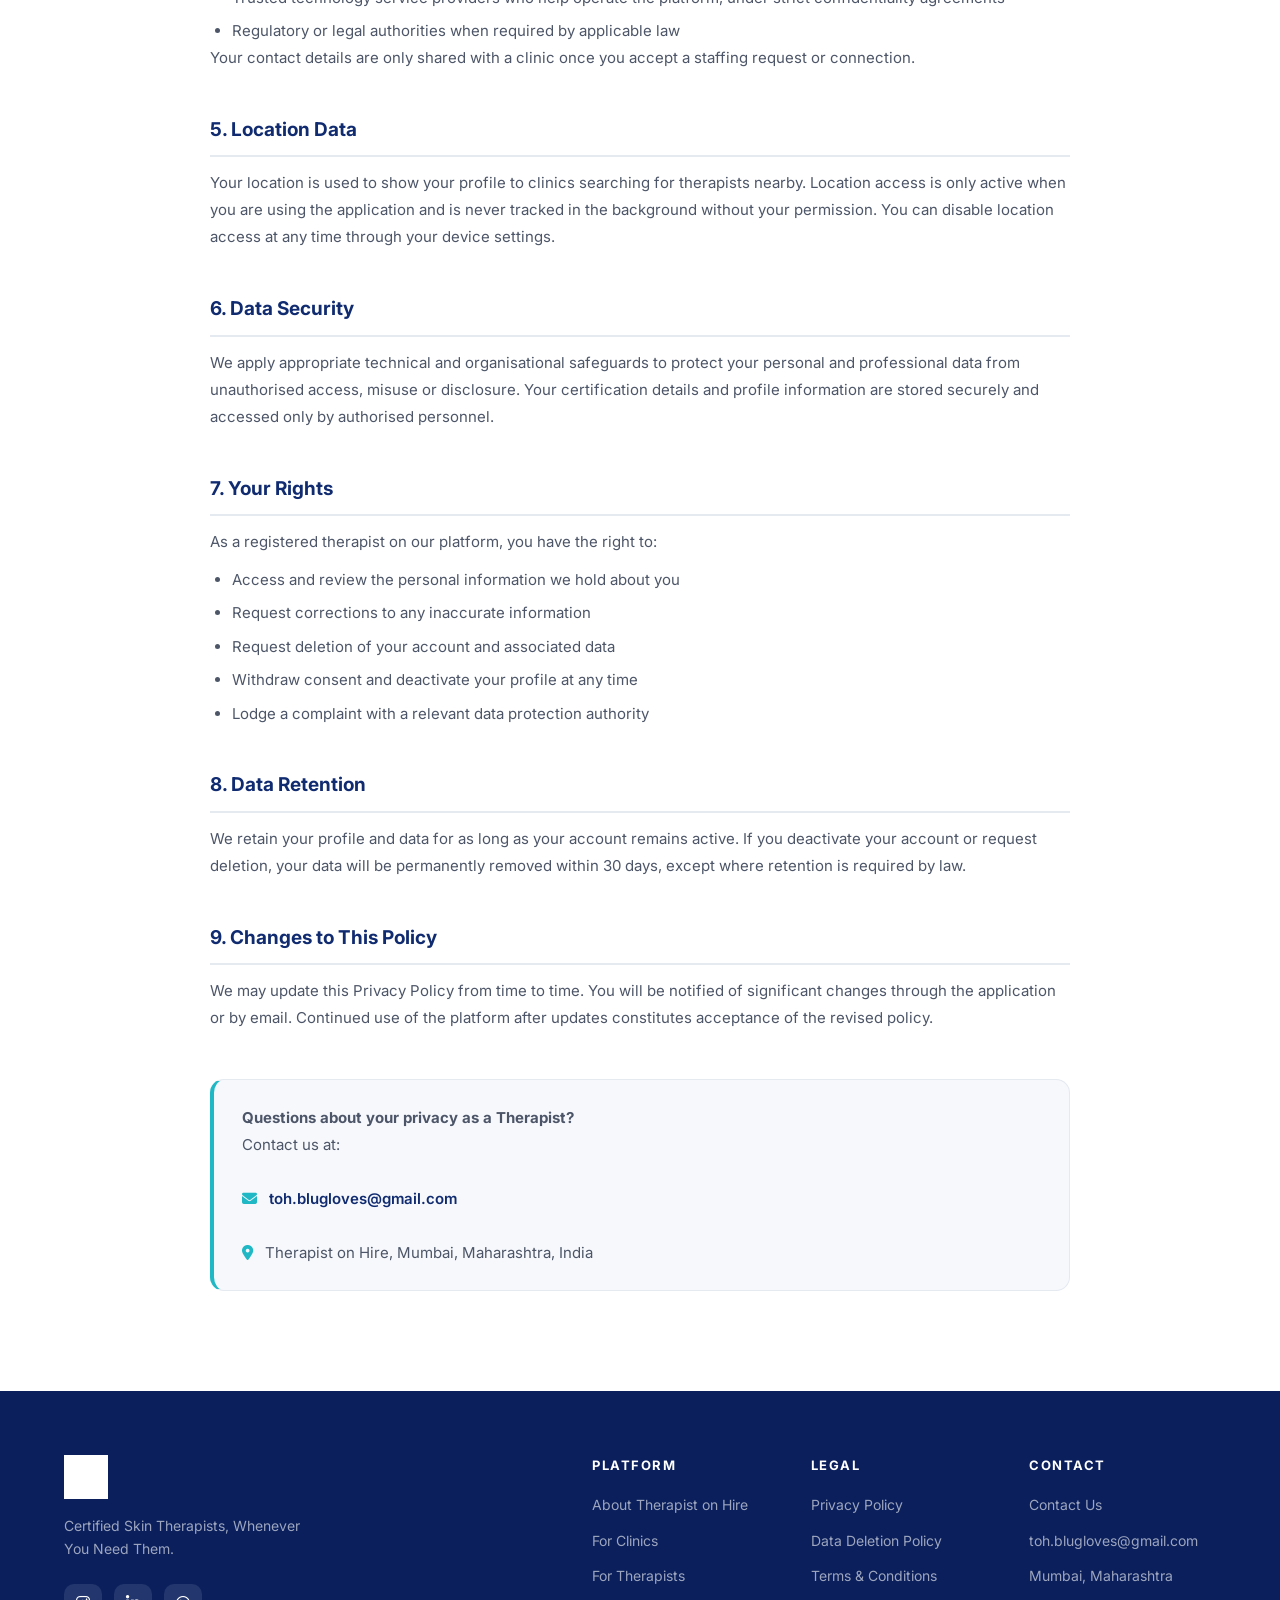
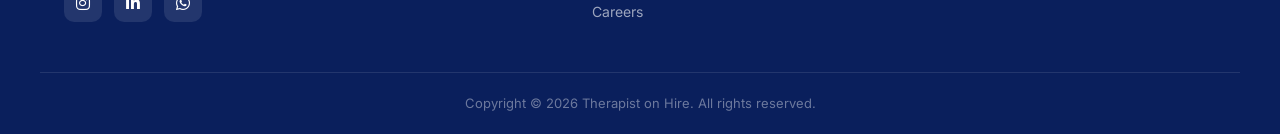
==== commit 73dea99e: "Update privacy code" ====
--- a/privacy.html
+++ b/privacy.html
@@ -1,381 +1,824 @@
 <!DOCTYPE html>
 <html lang="en">
 <head>
-  <meta charset="UTF-8" />
-  <meta name="viewport" content="width=device-width, initial-scale=1.0" />
-  <title>Privacy Policy – Therapist on Hire</title>
-  <link rel="stylesheet" href="styles.css" />
-  <link href="https://fonts.googleapis.com/css2?family=Inter:wght@300;400;500;600;700;800&display=swap"
-rel="stylesheet" />
-  <link rel="stylesheet" href="https://cdnjs.cloudflare.com/ajax/libs/font-awesome/6.5.0/css/all.min.css" />
-  <style>
-    .policy-hero {
-      padding: 120px 0 60px;
-      background: linear-gradient(160deg, var(--off-white) 0%, var(--white) 60%);
-      text-align: center;
-    }
-    .policy-hero .section-label { display: block; }
-    .policy-hero h1 { font-size: clamp(32px, 4vw, 48px); font-weight: 800; color: var(--royal-blue); margin-bottom: 12px; }
-    .policy-hero p { font-size: 15px; color: var(--gray-400); }
-    .policy-body { padding: 60px 0 100px; background: var(--white); }
-    .policy-wrap { max-width: 860px; margin: 0 auto; }
-    .back-link {
-      display: inline-flex;
-      align-items: center;
-      gap: 8px;
-      font-size: 14px;
-      font-weight: 600;
-      color: var(--royal-blue);
-      margin-bottom: 36px;
-      transition: gap 0.2s;
-    }
-    .back-link:hover { gap: 12px; color: var(--aqua); }
-    /* TABS */
-    .tab-bar {
-      display: flex;
-      gap: 0;
-      background: var(--off-white);
-
-
-      border: 1px solid var(--gray-200);
-      border-radius: var(--radius);
-      padding: 6px;
-      margin-bottom: 40px;
-    }
-    .tab-btn {
-      flex: 1;
-      padding: 14px 20px;
-      border: none;
-      background: transparent;
-      border-radius: 10px;
-      font-family: var(--font);
-      font-size: 15px;
-      font-weight: 600;
-      color: var(--gray-600);
-      cursor: pointer;
-      display: flex;
-      align-items: center;
-      justify-content: center;
-      gap: 10px;
-      transition: background 0.2s, color 0.2s, box-shadow 0.2s;
-    }
-    .tab-btn i { font-size: 16px; }
-    .tab-btn.active {
-      background: var(--royal-blue);
-      color: var(--white);
-      box-shadow: 0 4px 16px rgba(10,31,92,0.20);
-    }
-    .tab-btn:not(.active):hover { background: var(--gray-200); color: var(--royal-blue); }
-    .tab-panel { display: none; }
-    .tab-panel.active { display: block; }
-    .policy-section { margin-bottom: 44px; }
-    .policy-section h2 {
-      font-size: 19px;
-      font-weight: 700;
-      color: var(--royal-blue);
-      margin-bottom: 12px;
-      padding-bottom: 10px;
-      border-bottom: 2px solid var(--gray-200);
-    }
-    .policy-section p { font-size: 15px; color: var(--gray-600); line-height: 1.8; margin-bottom: 12px; }
-    .policy-section ul { list-style: disc; padding-left: 20px; display: flex; flex-direction: column; gap: 8px; }
-    .policy-section ul li { font-size: 15px; color: var(--gray-600); line-height: 1.7; }
-    .policy-contact-box {
-      background: var(--off-white);
-      border: 1px solid var(--gray-200);
-      border-left: 4px solid var(--aqua);
-      border-radius: var(--radius);
-      padding: 24px 28px;
-      margin-top: 48px;
-    }
-    .policy-contact-box p { font-size: 15px; color: var(--gray-600); line-height: 1.8; margin: 0; }
-    .policy-contact-box a { color: var(--royal-blue); font-weight: 600; }
-    .policy-contact-box a:hover { color: var(--aqua); }
-
-
-  </style>
+  <meta charset="UTF-8">
+  <meta name="viewport" content="width=device-width, initial-scale=1.0">
+  <meta name="description" content="Privacy Policy for Therapist on Hire – Information about how we collect, use and protect therapist and clinic data.">
+
+  <title>Privacy Policy – Therapist on Hire</title>
+
+  <link rel="stylesheet" href="styles.css">
+  <link href="https://fonts.googleapis.com/css2?family=Inter:wght@300;400;500;600;700;800&display=swap" rel="stylesheet">
+  <link rel="stylesheet" href="https://cdnjs.cloudflare.com/ajax/libs/font-awesome/6.5.0/css/all.min.css">
+
+  <style>
+    /* PAGE FALLBACKS */
+    :root {
+      --policy-blue: #102b70;
+      --policy-aqua: #20b8c5;
+      --policy-white: #ffffff;
+      --policy-bg: #f6f8fc;
+      --policy-border: #e5e9f0;
+      --policy-text: #4d5668;
+      --policy-muted: #7b8495;
+    }
+
+    * {
+      box-sizing: border-box;
+    }
+
+    html {
+      scroll-behavior: smooth;
+    }
+
+    body {
+      font-family: 'Inter', Arial, sans-serif;
+    }
+
+    .policy-container {
+      width: min(1120px, calc(100% - 40px));
+      margin: 0 auto;
+    }
+
+    /* HERO */
+    .policy-hero {
+      padding: 120px 0 60px;
+      background: linear-gradient(160deg, #f6f8fc, #ffffff 60%);
+      text-align: center;
+    }
+
+    .policy-hero .section-label {
+      display: block;
+    }
+
+    .policy-hero h1 {
+      font-size: clamp(32px, 4vw, 48px);
+      font-weight: 800;
+      color: var(--policy-blue);
+      margin: 10px 0 12px;
+    }
+
+    .policy-hero p {
+      font-size: 15px;
+      color: var(--policy-muted);
+    }
+
+    /* POLICY BODY */
+    .policy-body {
+      padding: 60px 0 100px;
+      background: #ffffff;
+    }
+
+    .policy-wrap {
+      max-width: 860px;
+      margin: 0 auto;
+    }
+
+    .back-link {
+      display: inline-flex;
+      align-items: center;
+      gap: 8px;
+      font-size: 14px;
+      font-weight: 600;
+      color: var(--policy-blue);
+      margin-bottom: 36px;
+      text-decoration: none;
+      transition: gap .2s;
+    }
+
+    .back-link:hover {
+      gap: 12px;
+      color: var(--policy-aqua);
+    }
+
+    /* TABS */
+    .tab-bar {
+      display: flex;
+      gap: 6px;
+      background: var(--policy-bg);
+      border: 1px solid var(--policy-border);
+      border-radius: 14px;
+      padding: 6px;
+      margin-bottom: 40px;
+    }
+
+    .tab-btn {
+      flex: 1;
+      min-width: 0;
+      padding: 14px 20px;
+      border: 0;
+      background: transparent;
+      border-radius: 10px;
+      font-family: 'Inter', Arial, sans-serif;
+      font-size: 15px;
+      font-weight: 600;
+      color: var(--policy-text);
+      cursor: pointer;
+      display: flex;
+      align-items: center;
+      justify-content: center;
+      gap: 10px;
+      transition: background .2s, color .2s, box-shadow .2s;
+    }
+
+    .tab-btn i {
+      font-size: 16px;
+    }
+
+    .tab-btn.active {
+      background: var(--policy-blue);
+      color: #ffffff;
+      box-shadow: 0 4px 16px rgba(10,31,92,.20);
+    }
+
+    .tab-btn:not(.active):hover {
+      background: var(--policy-border);
+      color: var(--policy-blue);
+    }
+
+    .tab-btn:focus-visible,
+    a:focus-visible {
+      outline: 3px solid var(--policy-aqua);
+      outline-offset: 3px;
+    }
+
+    .tab-panel {
+      display: none;
+    }
+
+    .tab-panel.active {
+      display: block;
+    }
+
+    .tab-panel[hidden] {
+      display: none !important;
+    }
+
+    /* POLICY SECTIONS */
+    .policy-section {
+      margin-bottom: 44px;
+    }
+
+    .policy-section h2 {
+      font-size: 19px;
+      font-weight: 700;
+      color: var(--policy-blue);
+      margin: 0 0 12px;
+      padding-bottom: 10px;
+      border-bottom: 2px solid var(--policy-border);
+    }
+
+    .policy-section p {
+      font-size: 15px;
+      color: var(--policy-text);
+      line-height: 1.8;
+      margin: 0 0 12px;
+    }
+
+    .policy-section ul {
+      list-style: disc;
+      padding-left: 22px;
+      display: flex;
+      flex-direction: column;
+      gap: 8px;
+    }
+
+    .policy-section ul li {
+      font-size: 15px;
+      color: var(--policy-text);
+      line-height: 1.7;
+    }
+
+    /* CONTACT BOX */
+    .policy-contact-box {
+      background: var(--policy-bg);
+      border: 1px solid var(--policy-border);
+      border-left: 4px solid var(--policy-aqua);
+      border-radius: 14px;
+      padding: 24px 28px;
+      margin-top: 48px;
+    }
+
+    .policy-contact-box p {
+      font-size: 15px;
+      color: var(--policy-text);
+      line-height: 1.8;
+      margin: 0;
+    }
+
+    .policy-contact-box a {
+      color: var(--policy-blue);
+      font-weight: 600;
+      text-decoration: none;
+    }
+
+    .policy-contact-box a:hover {
+      color: var(--policy-aqua);
+    }
+
+    /* MOBILE */
+    @media (max-width: 600px) {
+      .policy-container {
+        width: calc(100% - 28px);
+      }
+
+      .policy-hero {
+        padding: 96px 0 42px;
+      }
+
+      .policy-body {
+        padding: 36px 0 64px;
+      }
+
+      .tab-bar {
+        gap: 4px;
+        margin-bottom: 30px;
+      }
+
+      .tab-btn {
+        padding: 12px 8px;
+        font-size: 13px;
+        gap: 6px;
+      }
+
+      .tab-btn i {
+        font-size: 14px;
+      }
+
+      .policy-section {
+        margin-bottom: 32px;
+      }
+
+      .policy-section h2 {
+        font-size: 17px;
+      }
+
+      .policy-section p,
+      .policy-section ul li {
+        font-size: 14px;
+      }
+
+      .policy-contact-box {
+        padding: 20px;
+      }
+    }
+  </style>
 </head>
+
 <body>
-  <nav class="navbar" id="navbar">
-    <div class="container nav-inner">
-      <a href="index.html" class="nav-logo">
-        <img src="logo.png" alt="Therapist on Hire" class="logo-img" />
-      </a>
-      <button class="nav-toggle" id="navToggle" aria-label="Toggle menu">
-        <span></span><span></span><span></span>
-      </button>
-      <ul class="nav-links" id="navLinks">
-        <li><a href="index.html#home">Home</a></li>
-        <li><a href="index.html#about">About</a></li>
-        <li><a href="index.html#for-clinics">For Clinics</a></li>
-        <li><a href="index.html#for-therapists">For Therapists</a></li>
-        <li><a href="index.html#careers">Careers</a></li>
-        <li><a href="index.html#contact" class="nav-cta">Contact Us</a></li>
-      </ul>
-    </div>
-  </nav>
-  <section class="policy-hero">
-    <div class="container">
-      <div class="section-label">Legal</div>
-      <h1>Privacy Policy</h1>
-      <p>Last updated: November 2026</p>
-    </div>
-  </section>
-  <section class="policy-body">
-    <div class="container policy-wrap">
-      <a href="index.html" class="back-link"><i class="fas fa-arrow-left"></i> Back to Home</a>
-      <!-- TAB BAR -->
-      <div class="tab-bar">
-        <button class="tab-btn active" onclick="switchTab('therapist', this)">
-          <i class="fas fa-user-nurse"></i> For Therapists
-        </button>
-        <button class="tab-btn" onclick="switchTab('clinic', this)">
-          <i class="fas fa-clinic-medical"></i> For Clinics
-        </button>
-      </div>
-      <!-- TAB: THERAPISTS -->
-      <div class="tab-panel active" id="tab-therapist">
-        <div class="policy-section">
-          <h2>1. Introduction</h2>
-          <p>This Privacy Policy applies to certified Skin Therapists who register and use the Therapist on Hire mobile
-application. We are committed to protecting your personal and professional information and ensuring it is used only
-to connect you with relevant clinic opportunities.</p>
-          <p>Please read this policy carefully before registering on the platform.</p>
-        </div>
-
-
-        <div class="policy-section">
-          <h2>2. Information We Collect from Therapists</h2>
-          <p>When you register as a Skin Therapist on our platform, we collect:</p>
-          <ul>
-            <li>Full name, email address and mobile number</li>
-            <li>Professional certifications and qualifications in aesthetic skincare</li>
-            <li>Work experience and areas of specialisation</li>
-            <li>Profile photograph (optional)</li>
-            <li>Location data to match you with nearby clinic opportunities</li>
-            <li>Availability preferences and working hours</li>
-            <li>Device information and app usage data</li>
-          </ul>
-        </div>
-        <div class="policy-section">
-          <h2>3. How We Use Your Information</h2>
-          <p>Your information is used to:</p>
-          <ul>
-            <li>Create and manage your therapist profile on the platform</li>
-            <li>Match you with clinics looking for certified Skin Therapists nearby</li>
-            <li>Send you notifications about staffing opportunities and requests</li>
-            <li>Display your profile to clinics seeking therapists in your area</li>
-            <li>Improve your experience and personalise recommendations</li>
-            <li>Respond to your support queries and communications</li>
-          </ul>
-        </div>
-        <div class="policy-section">
-          <h2>4. Sharing of Your Information</h2>
-          <p>We do not sell your personal information. Your profile information may be shared with:</p>
-          <ul>
-            <li>Clinics registered on the platform who are actively seeking therapists</li>
-            <li>Trusted technology service providers who help operate the platform, under strict confidentiality
-agreements</li>
-            <li>Regulatory or legal authorities when required by applicable law</li>
-          </ul>
-          <p>Your contact details are only shared with a clinic once you accept a staffing request or connection.</p>
-        </div>
-        <div class="policy-section">
-          <h2>5. Location Data</h2>
-          <p>Your location is used to show your profile to clinics searching for therapists nearby. Location access is only
-active when you are using the application and is never tracked in the background without your permission. You can
-disable location access at any time through your device settings.</p>
-        </div>
-        <div class="policy-section">
-          <h2>6. Data Security</h2>
-          <p>We apply appropriate technical and organisational safeguards to protect your personal and professional data
-from unauthorised access, misuse or disclosure. Your certification details and profile information are stored securely
-and accessed only by authorised personnel.</p>
-        </div>
-        <div class="policy-section">
-          <h2>7. Your Rights</h2>
-          <p>As a registered therapist on our platform, you have the right to:</p>
-          <ul>
-            <li>Access and review the personal information we hold about you</li>
-
-
-            <li>Request corrections to any inaccurate information</li>
-            <li>Request deletion of your account and associated data</li>
-            <li>Withdraw consent and deactivate your profile at any time</li>
-            <li>Lodge a complaint with a relevant data protection authority</li>
-          </ul>
-        </div>
-        <div class="policy-section">
-          <h2>8. Data Retention</h2>
-          <p>We retain your profile and data for as long as your account remains active. If you deactivate your account or
-request deletion, your data will be permanently removed within 30 days, except where retention is required by
-law.</p>
-        </div>
-        <div class="policy-section">
-          <h2>9. Changes to This Policy</h2>
-          <p>We may update this Privacy Policy from time to time. You will be notified of significant changes through the
-application or by email. Continued use of the platform after updates constitutes acceptance of the revised policy.</p>
-        </div>
-        <div class="policy-contact-box">
-          <p><strong>Questions about your privacy as a Therapist?</strong><br />
-          Contact us at:<br /><br />
-          <i class="fas fa-envelope" style="color: var(--aqua); margin-right: 8px;"></i>
-          <a href="mailto:toh.blugloves@gmail.com">toh.blugloves@gmail.com</a><br /><br />
-          <i class="fas fa-map-marker-alt" style="color: var(--aqua); margin-right: 8px;"></i>
-          Therapist on Hire, Mumbai, Maharashtra, India</p>
-        </div>
-      </div>
-      <!-- TAB: CLINICS -->
-      <div class="tab-panel" id="tab-clinic">
-        <div class="policy-section">
-          <h2>1. Introduction</h2>
-          <p>This Privacy Policy applies to Aesthetic Clinics, Dermatology Clinics, Cosmetic Clinics and Plastic Surgery
-practices that register and use the Therapist on Hire mobile application. We are committed to protecting your clinic's
-information and using it solely to help you find certified Skin Therapists when you need them.</p>
-          <p>Please read this policy carefully before registering your clinic on the platform.</p>
-        </div>
-        <div class="policy-section">
-          <h2>2. Information We Collect from Clinics</h2>
-          <p>When you register your clinic on our platform, we collect:</p>
-          <ul>
-            <li>Clinic name, type and registration details</li>
-            <li>Clinic address and location</li>
-            <li>Primary contact person's name, email address and phone number</li>
-            <li>Staffing requirements and preferences</li>
-            <li>Booking history and staffing requests made through the platform</li>
-            <li>Device information and app usage data</li>
-          </ul>
-        </div>
-        <div class="policy-section">
-          <h2>3. How We Use Your Information</h2>
-          <p>Your clinic's information is used to:</p>
-
-
-          <ul>
-            <li>Create and manage your clinic profile on the platform</li>
-            <li>Match your clinic with certified Skin Therapists available in your area</li>
-            <li>Process and manage your staffing requests</li>
-            <li>Send notifications about therapist availability and responses to your requests</li>
-            <li>Improve the platform and personalise your experience</li>
-            <li>Respond to your support queries and communications</li>
-          </ul>
-        </div>
-        <div class="policy-section">
-          <h2>4. Sharing of Your Information</h2>
-          <p>We do not sell your clinic's information. Your details may be shared with:</p>
-          <ul>
-            <li>Certified Skin Therapists on the platform when they are matched with or respond to your staffing
-request</li>
-            <li>Trusted technology service providers who help operate the platform, under strict confidentiality
-agreements</li>
-            <li>Regulatory or legal authorities when required by applicable law</li>
-          </ul>
-          <p>Your clinic's contact details are only shared with a therapist once a staffing connection is confirmed.</p>
-        </div>
-        <div class="policy-section">
-          <h2>5. Location Data</h2>
-          <p>Your clinic's location is used to identify and display certified Skin Therapists available nearby. This helps
-ensure faster and more relevant staffing matches. Location data is used only within the platform and is not shared
-with any third parties for marketing purposes.</p>
-        </div>
-        <div class="policy-section">
-          <h2>6. Data Security</h2>
-          <p>We apply appropriate technical and organisational safeguards to protect your clinic's information from
-unauthorised access, misuse or disclosure. All data transmitted through the platform is encrypted and stored
-securely.</p>
-        </div>
-        <div class="policy-section">
-          <h2>7. Your Rights</h2>
-          <p>As a registered clinic on our platform, you have the right to:</p>
-          <ul>
-            <li>Access and review the information we hold about your clinic</li>
-            <li>Request corrections to any inaccurate clinic details</li>
-            <li>Request deletion of your clinic account and associated data</li>
-            <li>Withdraw consent and deactivate your clinic profile at any time</li>
-            <li>Lodge a complaint with a relevant data protection authority</li>
-          </ul>
-        </div>
-        <div class="policy-section">
-          <h2>8. Data Retention</h2>
-          <p>We retain your clinic's data for as long as your account remains active. If you deactivate your account or
-request deletion, your data will be permanently removed within 30 days, except where retention is required by
-applicable law or for dispute resolution purposes.</p>
-        </div>
-        <div class="policy-section">
-          <h2>9. Changes to This Policy</h2>
-
-
-          <p>We may update this Privacy Policy from time to time. You will be notified of significant changes through the
-application or by email. Continued use of the platform after updates constitutes acceptance of the revised policy.</p>
-        </div>
-        <div class="policy-contact-box">
-          <p><strong>Questions about your clinic's privacy?</strong><br />
-          Contact us at:<br /><br />
-          <i class="fas fa-envelope" style="color: var(--aqua); margin-right: 8px;"></i>
-          <a href="mailto:toh.blugloves@gmail.com">toh.blugloves@gmail.com</a><br /><br />
-          <i class="fas fa-map-marker-alt" style="color: var(--aqua); margin-right: 8px;"></i>
-          Therapist on Hire, Mumbai, Maharashtra, India</p>
-        </div>
-      </div>
-    </div>
-  </section>
-  <footer class="footer">
-    <div class="container footer-inner">
-      <div class="footer-brand">
-        <img src="logo.png" alt="Therapist on Hire" class="footer-logo" />
-        <p class="footer-tagline">Certified Skin Therapists, Whenever You Need Them.</p>
-        <div class="footer-social">
-          <a href="#INSTAGRAM_LINK" aria-label="Instagram"><i class="fab fa-instagram"></i></a>
-          <a href="#LINKEDIN_LINK" aria-label="LinkedIn"><i class="fab fa-linkedin-in"></i></a>
-          <a href="#WHATSAPP_LINK" aria-label="WhatsApp"><i class="fab fa-whatsapp"></i></a>
-        </div>
-      </div>
-      <div class="footer-links">
-        <div class="footer-col">
-          <h4>Platform</h4>
-          <ul>
-            <li><a href="index.html#about">About Therapist on Hire</a></li>
-            <li><a href="index.html#for-clinics">For Clinics</a></li>
-            <li><a href="index.html#for-therapists">For Therapists</a></li>
-            <li><a href="index.html#careers">Careers</a></li>
-          </ul>
-        </div>
-        <div class="footer-col">
-          <h4>Legal</h4>
-          <ul>
-            <li><a href="privacy.html">Privacy Policy</a></li>
-            <li><a href="data-deletion.html">Data Deletion Policy</a></li>
-            <li><a href="index.html#terms">Terms &amp; Conditions</a></li>
-          </ul>
-        </div>
-        <div class="footer-col">
-          <h4>Contact</h4>
-          <ul>
-            <li><a href="index.html#contact">Contact Us</a></li>
-            <li><a href="mailto:toh.blugloves@gmail.com">toh.blugloves@gmail.com</a></li>
-            <li><span>Mumbai, Maharashtra</span></li>
-          </ul>
-        </div>
-      </div>
-    </div>
-
-
-    <div class="footer-bottom">
-      <p>Copyright &copy; <span id="year"></span> Therapist on Hire. All rights reserved.</p>
-    </div>
-  </footer>
-  <script>
-    document.getElementById('year').textContent = new Date().getFullYear();
-    const navbar = document.getElementById('navbar');
-    window.addEventListener('scroll', () => navbar.classList.toggle('scrolled', window.scrollY > 20));
-    document.getElementById('navToggle').addEventListener('click', () =>
-document.getElementById('navLinks').classList.toggle('open'));
-    function switchTab(id, btn) {
-      document.querySelectorAll('.tab-panel').forEach(p => p.classList.remove('active'));
-      document.querySelectorAll('.tab-btn').forEach(b => b.classList.remove('active'));
-      document.getElementById('tab-' + id).classList.add('active');
-      btn.classList.add('active');
-    }
-  </script>
+
+  <!-- NAVIGATION -->
+  <nav class="navbar" id="navbar">
+    <div class="container nav-inner">
+
+      <a href="index.html" class="nav-logo">
+        <img src="logo.png" alt="Therapist on Hire" class="logo-img">
+      </a>
+
+      <button
+        class="nav-toggle"
+        id="navToggle"
+        type="button"
+        aria-label="Toggle menu"
+        aria-expanded="false"
+        aria-controls="navLinks"
+      >
+        <span></span>
+        <span></span>
+        <span></span>
+      </button>
+
+      <ul class="nav-links" id="navLinks">
+        <li><a href="index.html#home">Home</a></li>
+        <li><a href="index.html#about">About</a></li>
+        <li><a href="index.html#for-clinics">For Clinics</a></li>
+        <li><a href="index.html#for-therapists">For Therapists</a></li>
+        <li><a href="index.html#careers">Careers</a></li>
+        <li><a href="index.html#contact" class="nav-cta">Contact Us</a></li>
+      </ul>
+
+    </div>
+  </nav>
+
+  <!-- HERO -->
+  <section class="policy-hero">
+    <div class="policy-container">
+      <div class="section-label">Legal</div>
+      <h1>Privacy Policy</h1>
+      <p>Last updated: November 2026</p>
+    </div>
+  </section>
+
+  <!-- POLICY CONTENT -->
+  <section class="policy-body">
+    <div class="policy-container policy-wrap">
+
+      <a href="index.html" class="back-link">
+        <i class="fas fa-arrow-left"></i>
+        Back to Home
+      </a>
+
+      <!-- TABS -->
+      <div class="tab-bar" role="tablist" aria-label="Privacy policy audience">
+
+        <button
+          class="tab-btn active"
+          type="button"
+          id="tab-button-therapist"
+          data-tab="therapist"
+          role="tab"
+          aria-selected="true"
+          aria-controls="tab-therapist"
+        >
+          <i class="fas fa-user-nurse"></i>
+          For Therapists
+        </button>
+
+        <button
+          class="tab-btn"
+          type="button"
+          id="tab-button-clinic"
+          data-tab="clinic"
+          role="tab"
+          aria-selected="false"
+          aria-controls="tab-clinic"
+          tabindex="-1"
+        >
+          <i class="fas fa-clinic-medical"></i>
+          For Clinics
+        </button>
+
+      </div>
+
+      <!-- THERAPIST PRIVACY POLICY -->
+      <div
+        class="tab-panel active"
+        id="tab-therapist"
+        role="tabpanel"
+        aria-labelledby="tab-button-therapist"
+        tabindex="0"
+      >
+
+        <div class="policy-section">
+          <h2>1. Introduction</h2>
+          <p>
+            This Privacy Policy applies to certified Skin Therapists who
+            register and use the Therapist on Hire mobile application.
+            We are committed to protecting your personal and professional
+            information and ensuring it is used only to connect you with
+            relevant clinic opportunities.
+          </p>
+          <p>Please read this policy carefully before registering on the platform.</p>
+        </div>
+
+        <div class="policy-section">
+          <h2>2. Information We Collect from Therapists</h2>
+          <p>When you register as a Skin Therapist on our platform, we collect:</p>
+          <ul>
+            <li>Full name, email address and mobile number</li>
+            <li>Professional certifications and qualifications in aesthetic skincare</li>
+            <li>Work experience and areas of specialisation</li>
+            <li>Profile photograph (optional)</li>
+            <li>Location data to match you with nearby clinic opportunities</li>
+            <li>Availability preferences and working hours</li>
+            <li>Device information and app usage data</li>
+          </ul>
+        </div>
+
+        <div class="policy-section">
+          <h2>3. How We Use Your Information</h2>
+          <p>Your information is used to:</p>
+          <ul>
+            <li>Create and manage your therapist profile on the platform</li>
+            <li>Match you with clinics looking for certified Skin Therapists nearby</li>
+            <li>Send you notifications about staffing opportunities and requests</li>
+            <li>Display your profile to clinics seeking therapists in your area</li>
+            <li>Improve your experience and personalise recommendations</li>
+            <li>Respond to your support queries and communications</li>
+          </ul>
+        </div>
+
+        <div class="policy-section">
+          <h2>4. Sharing of Your Information</h2>
+          <p>We do not sell your personal information. Your profile information may be shared with:</p>
+          <ul>
+            <li>Clinics registered on the platform who are actively seeking therapists</li>
+            <li>Trusted technology service providers who help operate the platform, under strict confidentiality agreements</li>
+            <li>Regulatory or legal authorities when required by applicable law</li>
+          </ul>
+          <p>Your contact details are only shared with a clinic once you accept a staffing request or connection.</p>
+        </div>
+
+        <div class="policy-section">
+          <h2>5. Location Data</h2>
+          <p>
+            Your location is used to show your profile to clinics searching
+            for therapists nearby. Location access is only active when you
+            are using the application and is never tracked in the background
+            without your permission. You can disable location access at any
+            time through your device settings.
+          </p>
+        </div>
+
+        <div class="policy-section">
+          <h2>6. Data Security</h2>
+          <p>
+            We apply appropriate technical and organisational safeguards
+            to protect your personal and professional data from unauthorised
+            access, misuse or disclosure. Your certification details and
+            profile information are stored securely and accessed only by
+            authorised personnel.
+          </p>
+        </div>
+
+        <div class="policy-section">
+          <h2>7. Your Rights</h2>
+          <p>As a registered therapist on our platform, you have the right to:</p>
+          <ul>
+            <li>Access and review the personal information we hold about you</li>
+            <li>Request corrections to any inaccurate information</li>
+            <li>Request deletion of your account and associated data</li>
+            <li>Withdraw consent and deactivate your profile at any time</li>
+            <li>Lodge a complaint with a relevant data protection authority</li>
+          </ul>
+        </div>
+
+        <div class="policy-section">
+          <h2>8. Data Retention</h2>
+          <p>
+            We retain your profile and data for as long as your account
+            remains active. If you deactivate your account or request
+            deletion, your data will be permanently removed within 30 days,
+            except where retention is required by law.
+          </p>
+        </div>
+
+        <div class="policy-section">
+          <h2>9. Changes to This Policy</h2>
+          <p>
+            We may update this Privacy Policy from time to time. You will
+            be notified of significant changes through the application or
+            by email. Continued use of the platform after updates
+            constitutes acceptance of the revised policy.
+          </p>
+        </div>
+
+        <div class="policy-contact-box">
+          <p>
+            <strong>Questions about your privacy as a Therapist?</strong><br>
+            Contact us at:<br><br>
+
+            <i class="fas fa-envelope" style="color:#20b8c5;margin-right:8px;"></i>
+            <a href="mailto:toh.blugloves@gmail.com">toh.blugloves@gmail.com</a>
+            <br><br>
+
+            <i class="fas fa-map-marker-alt" style="color:#20b8c5;margin-right:8px;"></i>
+            Therapist on Hire, Mumbai, Maharashtra, India
+          </p>
+        </div>
+
+      </div>
+
+      <!-- CLINIC PRIVACY POLICY -->
+      <div
+        class="tab-panel"
+        id="tab-clinic"
+        role="tabpanel"
+        aria-labelledby="tab-button-clinic"
+        tabindex="0"
+        hidden
+      >
+
+        <div class="policy-section">
+          <h2>1. Introduction</h2>
+          <p>
+            This Privacy Policy applies to Aesthetic Clinics, Dermatology
+            Clinics, Cosmetic Clinics and Plastic Surgery practices that
+            register and use the Therapist on Hire mobile application.
+            We are committed to protecting your clinic's information and
+            using it solely to help you find certified Skin Therapists
+            when you need them.
+          </p>
+          <p>Please read this policy carefully before registering your clinic on the platform.</p>
+        </div>
+
+        <div class="policy-section">
+          <h2>2. Information We Collect from Clinics</h2>
+          <p>When you register your clinic on our platform, we collect:</p>
+          <ul>
+            <li>Clinic name, type and registration details</li>
+            <li>Clinic address and location</li>
+            <li>Primary contact person's name, email address and phone number</li>
+            <li>Staffing requirements and preferences</li>
+            <li>Booking history and staffing requests made through the platform</li>
+            <li>Device information and app usage data</li>
+          </ul>
+        </div>
+
+        <div class="policy-section">
+          <h2>3. How We Use Your Information</h2>
+          <p>Your clinic's information is used to:</p>
+          <ul>
+            <li>Create and manage your clinic profile on the platform</li>
+            <li>Match your clinic with certified Skin Therapists available in your area</li>
+            <li>Process and manage your staffing requests</li>
+            <li>Send notifications about therapist availability and responses to your requests</li>
+            <li>Improve the platform and personalise your experience</li>
+            <li>Respond to your support queries and communications</li>
+          </ul>
+        </div>
+
+        <div class="policy-section">
+          <h2>4. Sharing of Your Information</h2>
+          <p>We do not sell your clinic's information. Your details may be shared with:</p>
+          <ul>
+            <li>Certified Skin Therapists on the platform when they are matched with or respond to your staffing request</li>
+            <li>Trusted technology service providers who help operate the platform, under strict confidentiality agreements</li>
+            <li>Regulatory or legal authorities when required by applicable law</li>
+          </ul>
+          <p>Your clinic's contact details are only shared with a therapist once a staffing connection is confirmed.</p>
+        </div>
+
+        <div class="policy-section">
+          <h2>5. Location Data</h2>
+          <p>
+            Your clinic's location is used to identify and display certified
+            Skin Therapists available nearby. This helps ensure faster and
+            more relevant staffing matches. Location data is used only
+            within the platform and is not shared with any third parties
+            for marketing purposes.
+          </p>
+        </div>
+
+        <div class="policy-section">
+          <h2>6. Data Security</h2>
+          <p>
+            We apply appropriate technical and organisational safeguards
+            to protect your clinic's information from unauthorised access,
+            misuse or disclosure. All data transmitted through the platform
+            is encrypted and stored securely.
+          </p>
+        </div>
+
+        <div class="policy-section">
+          <h2>7. Your Rights</h2>
+          <p>As a registered clinic on our platform, you have the right to:</p>
+          <ul>
+            <li>Access and review the information we hold about your clinic</li>
+            <li>Request corrections to any inaccurate clinic details</li>
+            <li>Request deletion of your clinic account and associated data</li>
+            <li>Withdraw consent and deactivate your clinic profile at any time</li>
+            <li>Lodge a complaint with a relevant data protection authority</li>
+          </ul>
+        </div>
+
+        <div class="policy-section">
+          <h2>8. Data Retention</h2>
+          <p>
+            We retain your clinic's data for as long as your account remains
+            active. If you deactivate your account or request deletion,
+            your data will be permanently removed within 30 days, except
+            where retention is required by applicable law or for dispute
+            resolution purposes.
+          </p>
+        </div>
+
+        <div class="policy-section">
+          <h2>9. Changes to This Policy</h2>
+          <p>
+            We may update this Privacy Policy from time to time. You will
+            be notified of significant changes through the application or
+            by email. Continued use of the platform after updates
+            constitutes acceptance of the revised policy.
+          </p>
+        </div>
+
+        <div class="policy-contact-box">
+          <p>
+            <strong>Questions about your clinic's privacy?</strong><br>
+            Contact us at:<br><br>
+
+            <i class="fas fa-envelope" style="color:#20b8c5;margin-right:8px;"></i>
+            <a href="mailto:toh.blugloves@gmail.com">toh.blugloves@gmail.com</a>
+            <br><br>
+
+            <i class="fas fa-map-marker-alt" style="color:#20b8c5;margin-right:8px;"></i>
+            Therapist on Hire, Mumbai, Maharashtra, India
+          </p>
+        </div>
+
+      </div>
+
+    </div>
+  </section>
+
+  <!-- FOOTER -->
+  <footer class="footer">
+    <div class="container footer-inner">
+
+      <div class="footer-brand">
+        <img src="logo.png" alt="Therapist on Hire" class="footer-logo">
+
+        <p class="footer-tagline">
+          Certified Skin Therapists, Whenever You Need Them.
+        </p>
+
+        <div class="footer-social">
+          <a href="#INSTAGRAM_LINK" aria-label="Instagram">
+            <i class="fab fa-instagram"></i>
+          </a>
+          <a href="#LINKEDIN_LINK" aria-label="LinkedIn">
+            <i class="fab fa-linkedin-in"></i>
+          </a>
+          <a href="#WHATSAPP_LINK" aria-label="WhatsApp">
+            <i class="fab fa-whatsapp"></i>
+          </a>
+        </div>
+      </div>
+
+      <div class="footer-links">
+
+        <div class="footer-col">
+          <h4>Platform</h4>
+          <ul>
+            <li><a href="index.html#about">About Therapist on Hire</a></li>
+            <li><a href="index.html#for-clinics">For Clinics</a></li>
+            <li><a href="index.html#for-therapists">For Therapists</a></li>
+            <li><a href="index.html#careers">Careers</a></li>
+          </ul>
+        </div>
+
+        <div class="footer-col">
+          <h4>Legal</h4>
+          <ul>
+            <li><a href="privacy.html">Privacy Policy</a></li>
+            <li><a href="data-deletion.html">Data Deletion Policy</a></li>
+            <li><a href="index.html#terms">Terms &amp; Conditions</a></li>
+          </ul>
+        </div>
+
+        <div class="footer-col">
+          <h4>Contact</h4>
+          <ul>
+            <li><a href="index.html#contact">Contact Us</a></li>
+            <li><a href="mailto:toh.blugloves@gmail.com">toh.blugloves@gmail.com</a></li>
+            <li><span>Mumbai, Maharashtra</span></li>
+          </ul>
+        </div>
+
+      </div>
+    </div>
+
+    <div class="footer-bottom">
+      <p>
+        Copyright &copy; <span id="year"></span>
+        Therapist on Hire. All rights reserved.
+      </p>
+    </div>
+  </footer>
+
+  <!-- JAVASCRIPT -->
+  <script>
+    document.addEventListener('DOMContentLoaded', function () {
+
+      /* AUTOMATIC COPYRIGHT YEAR */
+      const year = document.getElementById('year');
+
+      if (year) {
+        year.textContent = new Date().getFullYear();
+      }
+
+      /* NAVIGATION SCROLL EFFECT */
+      const navbar = document.getElementById('navbar');
+
+      if (navbar) {
+        function updateNavbar() {
+          navbar.classList.toggle('scrolled', window.scrollY > 20);
+        }
+
+        updateNavbar();
+
+        window.addEventListener('scroll', updateNavbar, {
+          passive: true
+        });
+      }
+
+      /* MOBILE NAVIGATION */
+      const navToggle = document.getElementById('navToggle');
+      const navLinks = document.getElementById('navLinks');
+
+      if (navToggle && navLinks) {
+
+        navToggle.setAttribute('aria-expanded', 'false');
+
+        navToggle.addEventListener('click', function () {
+
+          const isOpen = navLinks.classList.toggle('open');
+
+          navToggle.setAttribute(
+            'aria-expanded',
+            String(isOpen)
+          );
+
+        });
+
+        navLinks.querySelectorAll('a').forEach(function (link) {
+
+          link.addEventListener('click', function () {
+
+            navLinks.classList.remove('open');
+
+            navToggle.setAttribute(
+              'aria-expanded',
+              'false'
+            );
+
+          });
+
+        });
+
+      }
+
+      /* THERAPIST / CLINIC TAB FUNCTIONALITY */
+      const tabButtons = document.querySelectorAll(
+        '.tab-btn[data-tab]'
+      );
+
+      const tabPanels = document.querySelectorAll(
+        '.tab-panel[role="tabpanel"]'
+      );
+
+      function activateTab(tabName) {
+
+        tabButtons.forEach(function (button) {
+
+          const selected = button.dataset.tab === tabName;
+
+          button.classList.toggle('active', selected);
+
+          button.setAttribute(
+            'aria-selected',
+            String(selected)
+          );
+
+          button.setAttribute(
+            'tabindex',
+            selected ? '0' : '-1'
+          );
+
+        });
+
+        tabPanels.forEach(function (panel) {
+
+          const selected =
+            panel.id === 'tab-' + tabName;
+
+          panel.classList.toggle('active', selected);
+
+          panel.hidden = !selected;
+
+        });
+
+      }
+
+      tabButtons.forEach(function (button, index) {
+
+        button.addEventListener('click', function () {
+
+          activateTab(button.dataset.tab);
+
+        });
+
+        /* KEYBOARD ACCESSIBILITY */
+        button.addEventListener('keydown', function (event) {
+
+          if (
+            event.key !== 'ArrowLeft' &&
+            event.key !== 'ArrowRight'
+          ) {
+            return;
+          }
+
+          event.preventDefault();
+
+          const nextIndex =
+            event.key === 'ArrowRight'
+              ? (index + 1) % tabButtons.length
+              : (index - 1 + tabButtons.length) % tabButtons.length;
+
+          tabButtons[nextIndex].focus();
+
+          activateTab(tabButtons[nextIndex].dataset.tab);
+
+        });
+
+      });
+
+      /* DEFAULT TAB */
+      activateTab('therapist');
+
+    });
+  </script>
+
 </body>
 </html>
